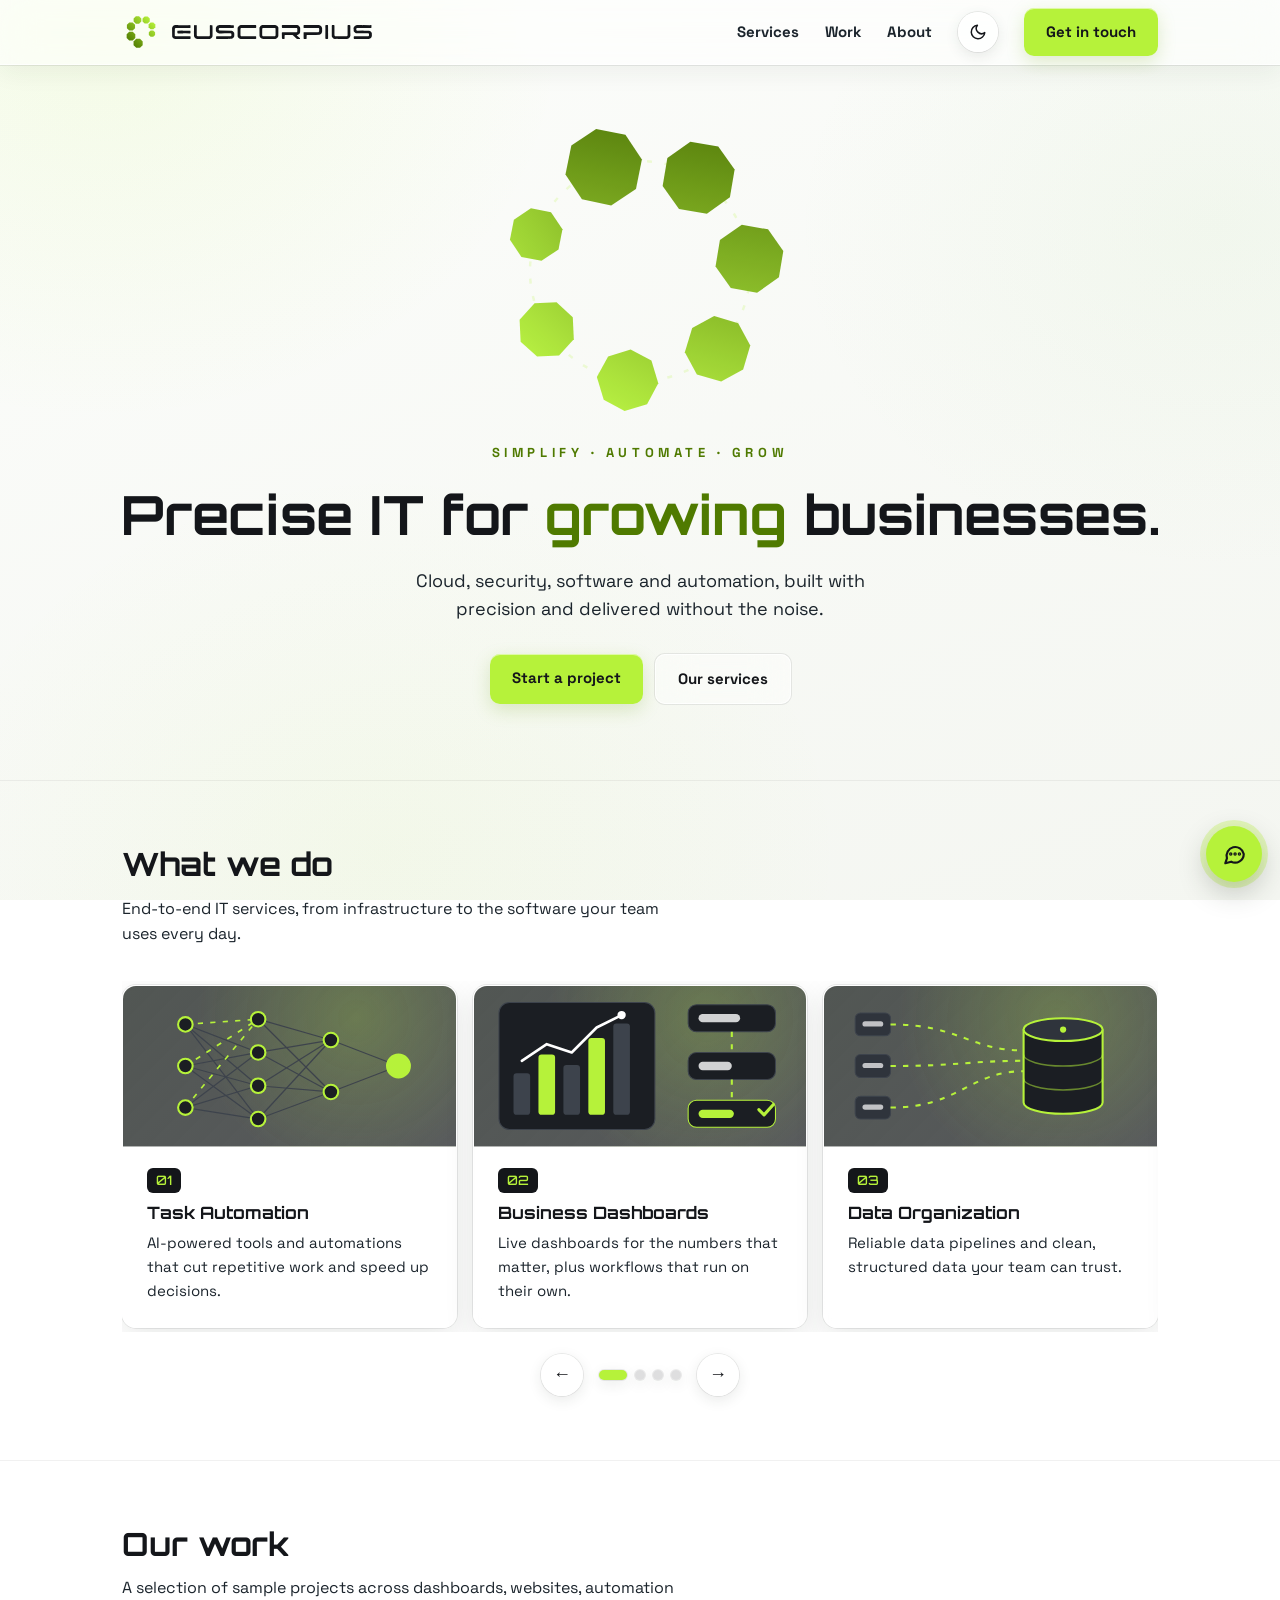
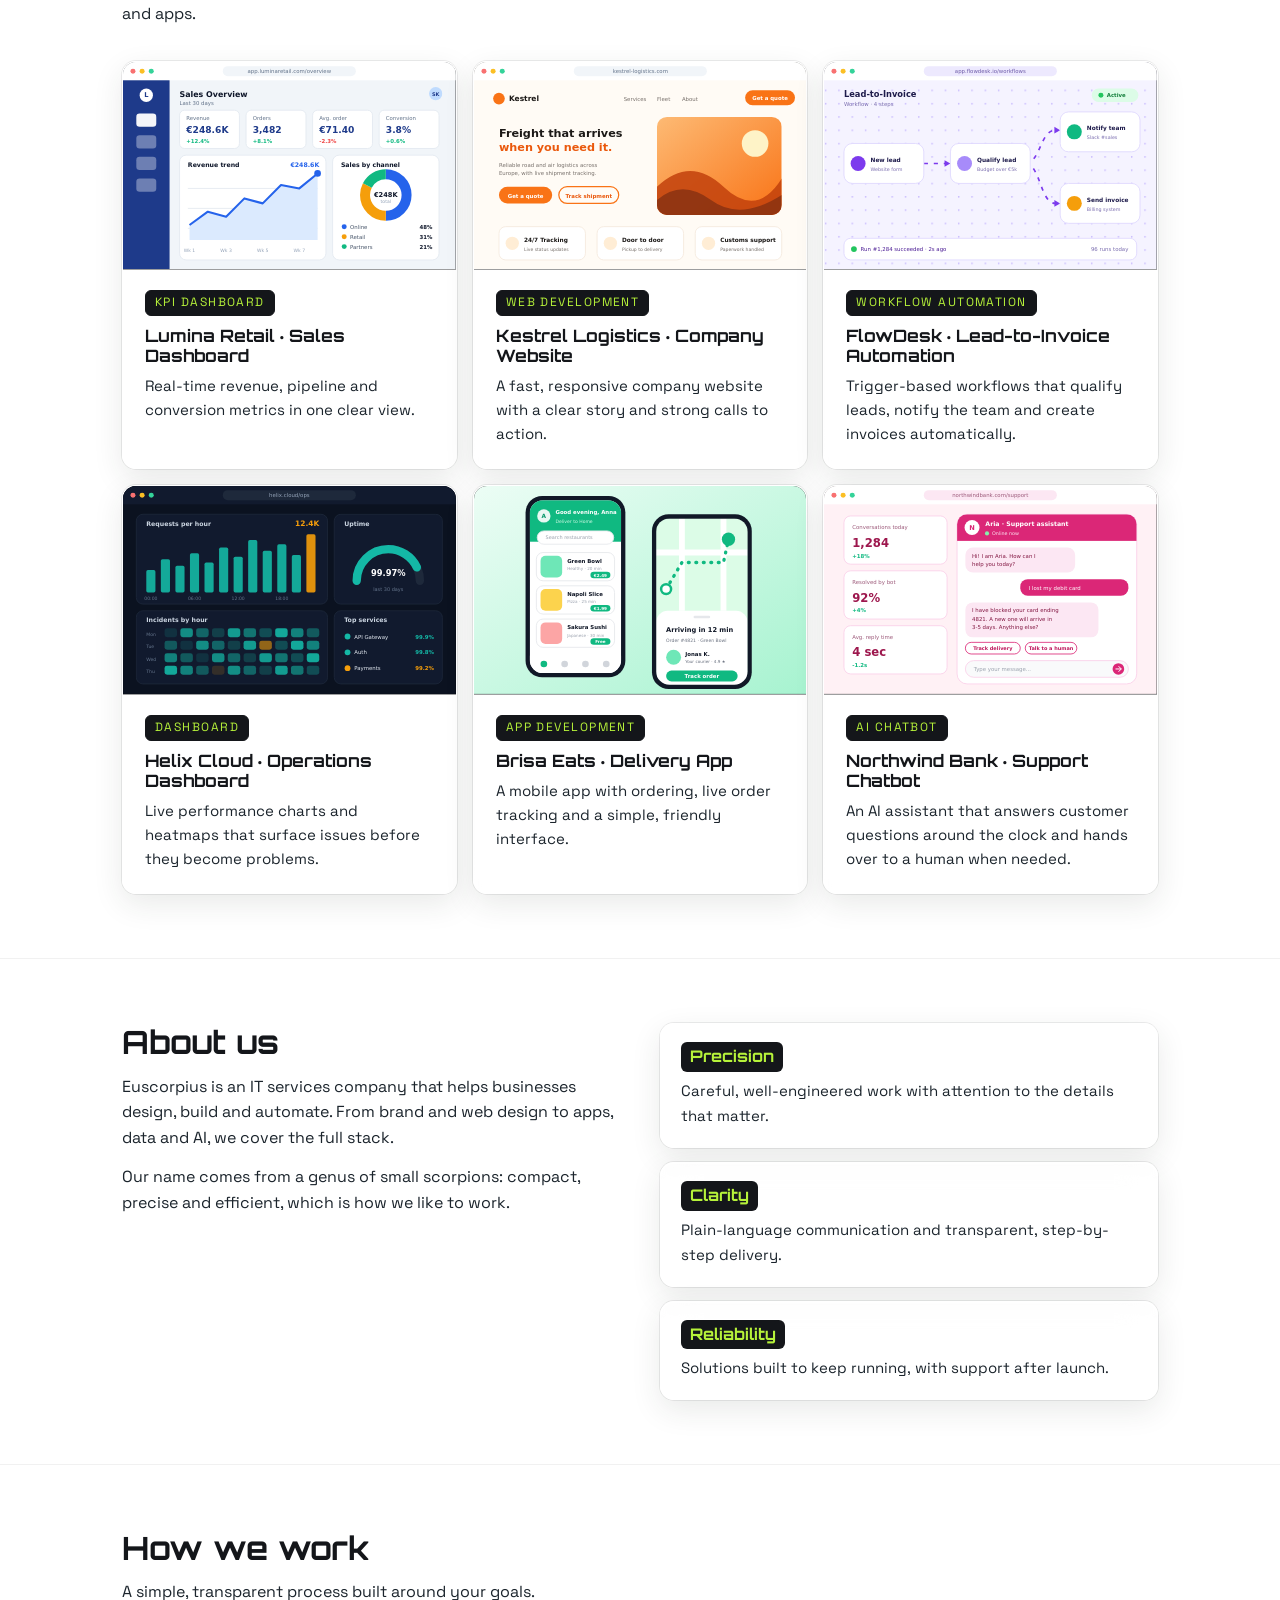
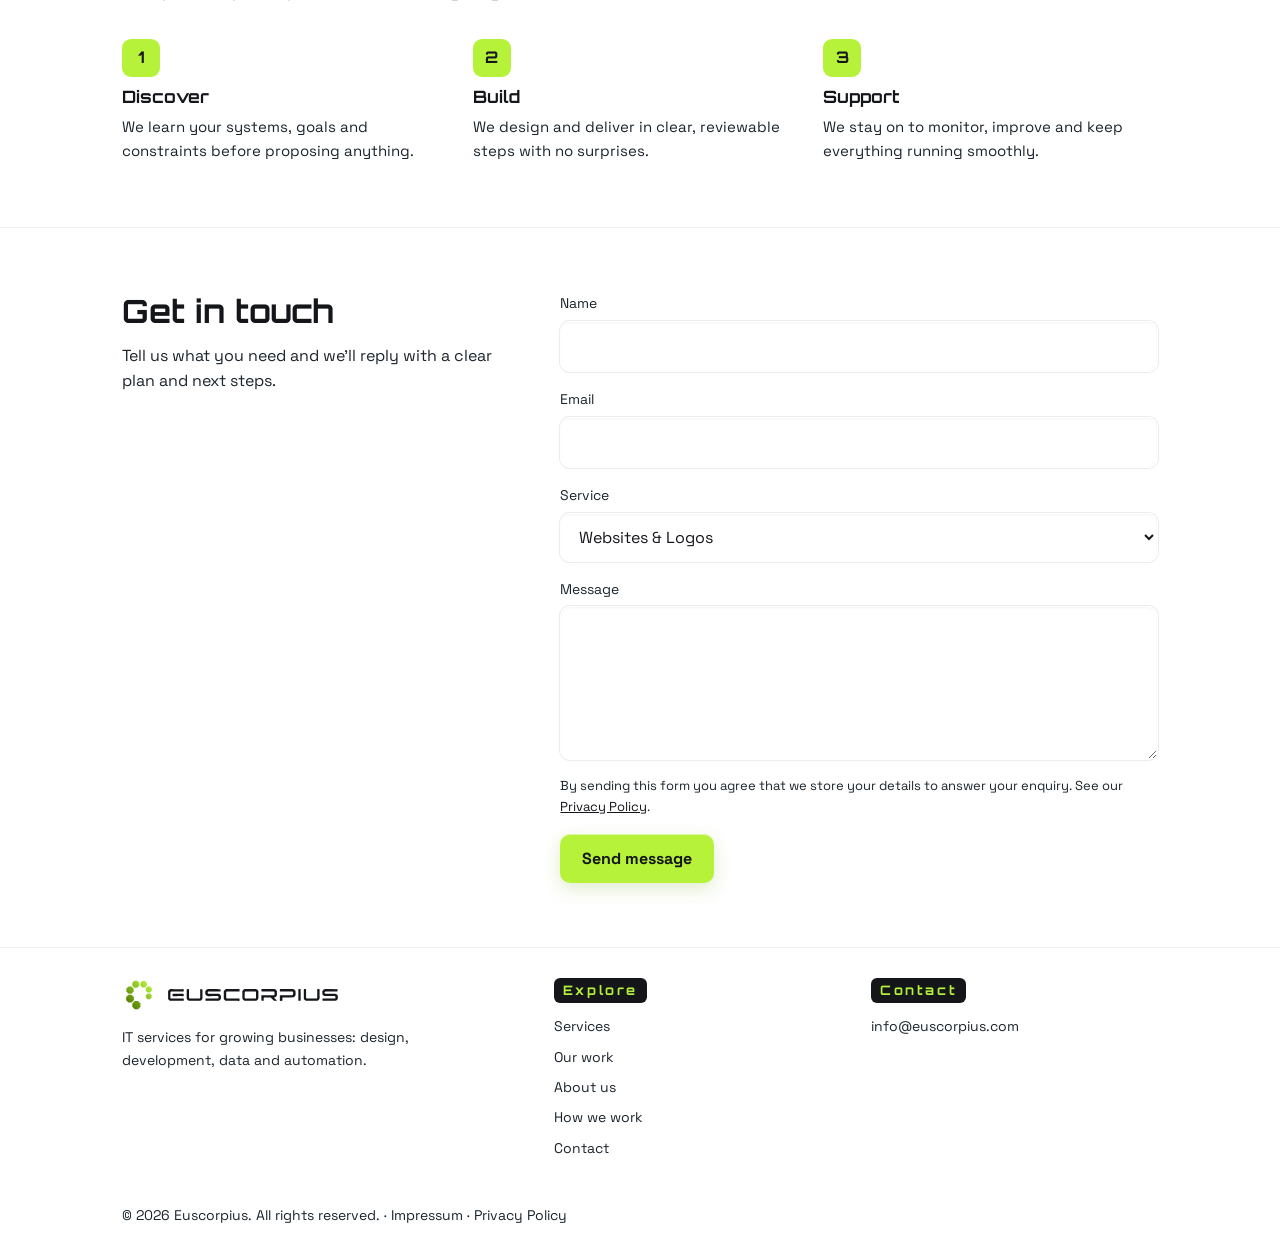
==== index.html @ 585eceee "Publish generated website as clean history Co-authored-by: Copilot <223556219+Copilot@users.noreply." ====
<!doctype html>
<html lang="en">
<head>
<meta charset="utf-8">
<meta name="viewport" content="width=device-width, initial-scale=1, viewport-fit=cover">
<meta name="color-scheme" content="dark light">
<script>(function(){var t;try{t=localStorage.getItem("eu-theme")}catch(e){}if(t!=="light"&&t!=="dark"){t=matchMedia("(prefers-color-scheme: light)").matches?"light":"dark"}document.documentElement.setAttribute("data-theme",t)})()</script>
<title>Euscorpius – IT Services</title>
<meta name="description" content="Euscorpius provides cloud, security, software and automation services.">
<link rel="stylesheet" href="css/00-fonts.css">
<link rel="stylesheet" href="css/01-theme.css">
<link rel="stylesheet" href="css/02-base.css">
<link rel="stylesheet" href="css/03-carousel.css">
<link rel="stylesheet" href="css/04-sections.css">
<link rel="stylesheet" href="css/05-media.css">
<link rel="stylesheet" href="css/06-work.css">
<link rel="stylesheet" href="css/07-hero.css">
<link rel="stylesheet" href="css/08-light-glass.css">
<link rel="stylesheet" href="css/09-chatbot.css">
<link rel="stylesheet" href="css/10-logo-ombre.css">
</head>
<body data-api="">
<svg width="0" height="0" style="position:absolute" aria-hidden="true" focusable="false"><defs><linearGradient id="eug1" x1="0" y1="1" x2="1" y2="0"><stop offset="0" stop-color="#507B01"/><stop offset="1" stop-color="#78A917"/></linearGradient><linearGradient id="eug2" x1="0" y1="1" x2="1" y2="0"><stop offset="0" stop-color="#517C01"/><stop offset="1" stop-color="#77A816"/></linearGradient><linearGradient id="eug3" x1="0" y1="1" x2="1" y2="0"><stop offset="0" stop-color="#67960E"/><stop offset="1" stop-color="#8ABF21"/></linearGradient><linearGradient id="eug4" x1="0" y1="1" x2="1" y2="0"><stop offset="0" stop-color="#84B81E"/><stop offset="1" stop-color="#A6DF31"/></linearGradient><linearGradient id="eug5" x1="0" y1="1" x2="1" y2="0"><stop offset="0" stop-color="#98CF29"/><stop offset="1" stop-color="#B6F23A"/></linearGradient><linearGradient id="eug6" x1="0" y1="1" x2="1" y2="0"><stop offset="0" stop-color="#99D02A"/><stop offset="1" stop-color="#B6F23A"/></linearGradient><linearGradient id="eug7" x1="0" y1="1" x2="1" y2="0"><stop offset="0" stop-color="#89BE21"/><stop offset="1" stop-color="#A4DE30"/></linearGradient></defs></svg>
<header><div class="wrap bar">
<a class="brand" href="#top" aria-label="Euscorpius home"><svg class="mk" width="38" viewBox="0 0 120 120" role="img" aria-label="Euscorpius hexagon chain tail"><polygon points="65.3,101.6 56.9,110.0 45.0,110.0 36.5,101.6 36.5,89.7 45.0,81.2 56.9,81.2 65.3,89.7" fill="#B6F23A"/><polygon points="42.0,78.7 34.0,86.7 22.7,86.7 14.7,78.7 14.7,67.4 22.7,59.4 34.0,59.4 42.0,67.4" fill="#B6F23A"/><polygon points="41.2,47.9 33.7,55.5 23.0,55.5 15.5,47.9 15.5,37.3 23.0,29.7 33.7,29.7 41.2,37.3" fill="#B6F23A"/><polygon points="61.0,27.2 53.8,34.3 43.8,34.3 36.7,27.2 36.7,17.1 43.8,10.0 53.8,10.0 61.0,17.1" fill="#B6F23A"/><polygon points="87.7,26.9 81.0,33.5 71.6,33.5 64.9,26.9 64.9,17.4 71.6,10.7 81.0,10.7 87.7,17.4" fill="#B6F23A"/><polygon points="105.3,44.9 99.0,51.2 90.2,51.2 84.0,44.9 84.0,36.1 90.2,29.9 99.0,29.9 105.3,36.1" fill="#B6F23A"/><polygon class="stg" points="104.5,69.1 98.7,74.9 90.5,74.9 84.7,69.1 84.7,60.9 90.5,55.1 98.7,55.1 104.5,60.9"/></svg><svg class="w" width="200" viewBox="0 0 1228.0 86.3" role="img" aria-label="EUSCORPIUS"><path fill-rule="evenodd" fill="currentColor" d="M32.3 41.0 32.7 49.7 34.0 51.3 37.3 51.7 68.0 51.7 68.3 51.3 81.3 51.3 81.7 51.0 110.7 51.7 112.0 51.0 113.3 47.7 113.0 37.7 112.3 35.7 110.7 34.7 103.7 34.7 103.3 35.0 65.3 34.7 65.0 34.3 36.7 34.7 33.7 36.0 32.7 38.3ZM135.7 2.7 134.7 5.3 135.0 8.3 134.7 10.0 134.7 37.0 134.3 37.3 134.7 66.0 135.7 70.7 137.3 75.0 139.7 77.0 141.7 79.7 143.7 80.7 146.0 83.0 153.7 85.7 231.3 85.3 238.3 83.0 243.7 78.3 244.3 76.7 247.0 73.7 248.0 71.3 248.7 66.7 248.7 12.0 248.3 11.7 248.3 4.3 246.7 1.3 246.0 1.0 240.3 1.3 235.3 0.7 234.3 1.0 233.0 2.3 232.0 4.7 232.3 63.0 230.3 67.3 227.7 69.0 226.0 69.3 157.3 69.0 155.0 68.0 153.0 66.0 151.7 63.3 151.7 4.3 150.7 2.0 149.0 0.7 146.3 1.0 138.0 0.7ZM1117.7 12.0 1116.0 15.7 1115.0 19.7 1115.0 23.7 1115.7 27.3 1115.7 33.7 1116.3 38.7 1117.0 40.7 1120.7 44.3 1122.7 45.3 1126.3 48.7 1130.3 50.3 1135.3 51.3 1183.0 51.3 1183.3 51.0 1206.3 51.3 1207.3 51.7 1209.3 54.0 1210.0 57.7 1210.0 62.7 1209.3 66.7 1208.0 68.3 1206.3 69.0 1178.7 69.0 1178.3 69.3 1123.7 69.0 1123.3 69.3 1119.0 69.3 1117.0 70.7 1116.3 73.0 1116.0 82.0 1117.7 84.7 1119.7 85.3 1130.3 85.3 1130.7 85.7 1207.7 85.3 1216.7 83.0 1221.0 79.7 1224.0 76.3 1227.3 69.3 1227.3 65.7 1227.7 65.3 1227.3 51.0 1226.7 48.7 1223.7 43.3 1218.3 38.3 1215.3 37.3 1210.3 34.7 1176.3 34.7 1176.0 34.3 1138.0 34.7 1134.7 33.3 1133.0 31.7 1131.7 27.7 1132.0 23.3 1133.0 21.0 1135.0 19.0 1138.3 17.7 1141.7 18.0 1143.3 17.7 1144.3 18.0 1223.0 18.0 1224.7 16.3 1225.0 8.0 1225.7 5.3 1224.3 2.0 1223.0 0.7 1218.3 0.7 1218.0 1.0 1171.7 0.7 1171.3 1.0 1168.0 1.0 1167.7 0.7 1135.0 0.3 1132.3 1.0 1125.0 4.3 1123.0 6.7 1122.0 7.0 1120.7 8.3 1119.7 10.3ZM982.3 1.7 981.3 4.3 981.3 68.7 981.7 71.0 982.7 73.0 984.7 75.3 986.3 78.3 991.0 82.3 994.3 84.0 1000.3 85.3 1017.0 85.0 1017.3 85.3 1075.0 85.7 1079.7 84.7 1084.0 83.0 1086.7 80.3 1088.0 79.7 1089.7 77.3 1092.3 75.0 1095.7 66.7 1095.7 51.0 1095.3 50.7 1095.3 21.0 1095.7 20.7 1095.3 6.3 1095.7 5.0 1094.7 2.7 1093.0 1.0 1090.7 0.3 1090.3 0.7 1084.7 0.7 1084.3 0.3 1081.0 0.7 1079.3 1.7 1078.3 4.0 1078.3 62.7 1077.3 66.7 1076.0 68.0 1073.0 69.0 1046.7 69.0 1046.3 69.3 1005.3 69.3 1002.0 68.7 1000.3 67.3 997.7 62.7 997.7 4.0 996.7 1.7 995.0 0.3 983.3 0.7ZM808.7 2.3 808.0 4.7 808.0 8.3 808.3 8.7 808.0 9.0 808.0 16.0 809.3 17.7 810.3 18.0 831.0 18.0 831.3 17.7 898.7 18.0 901.0 19.0 902.7 20.7 904.0 24.3 903.7 38.7 903.3 39.7 899.0 44.0 897.3 44.7 883.3 45.0 883.0 44.7 868.3 44.7 868.0 44.3 813.7 44.3 809.7 45.0 808.3 46.3 808.0 47.3 808.3 82.7 809.0 84.3 810.7 85.7 812.3 86.0 824.3 85.7 825.7 84.7 826.7 82.7 826.7 65.7 827.3 62.7 828.7 61.3 830.0 61.0 882.0 61.0 882.3 60.7 906.0 60.3 909.0 59.0 912.0 56.7 913.7 56.0 915.7 53.3 918.3 51.0 919.7 48.3 921.3 43.7 922.0 39.0 922.0 27.3 921.7 27.0 922.0 20.3 921.3 17.7 918.7 11.3 914.0 6.3 909.7 3.0 902.7 0.7 816.3 0.7 816.0 0.3 811.3 0.3 810.0 0.7ZM675.3 2.3 674.3 4.3 675.0 15.0 676.0 17.0 678.3 18.0 755.0 18.0 755.3 17.7 756.0 18.0 764.3 18.0 766.7 18.7 768.3 20.0 769.0 21.3 769.7 26.3 769.3 40.7 767.7 43.3 765.3 44.7 763.0 45.3 740.3 45.0 740.0 44.7 677.7 44.7 675.7 45.7 674.3 47.0 675.0 81.7 676.0 83.7 677.3 85.0 678.7 85.7 689.0 85.7 690.7 84.3 691.3 82.7 691.3 66.0 692.3 62.7 694.0 61.3 730.3 61.3 730.7 61.7 740.0 61.7 745.0 64.7 746.7 67.0 749.3 68.7 763.3 83.0 766.3 84.7 770.7 85.7 772.7 85.3 778.3 85.3 778.7 85.7 784.3 85.3 785.3 85.7 786.0 85.3 786.3 84.7 786.0 82.0 779.0 76.0 772.0 68.7 770.3 67.7 766.3 63.0 766.3 62.3 767.3 61.3 768.7 60.7 774.0 59.7 777.0 57.3 778.7 56.7 783.7 51.7 786.7 45.3 787.0 32.0 787.3 31.7 787.0 30.3 787.0 22.0 787.3 21.7 787.0 17.0 784.0 10.7 777.0 3.7 770.0 0.3 678.0 0.3ZM538.3 13.0 537.0 18.3 537.3 66.7 538.3 71.3 543.0 78.3 550.0 83.3 554.7 85.0 561.3 85.7 625.3 85.7 628.0 86.0 628.3 85.7 635.3 85.3 641.3 83.3 647.0 78.7 648.7 76.7 650.3 73.0 652.3 70.7 653.0 64.3 653.0 26.7 653.3 26.3 653.0 15.7 651.7 12.3 649.7 10.0 648.7 7.7 647.0 6.7 644.7 4.0 637.3 1.0 634.3 0.3 616.0 0.3 615.7 0.7 555.0 0.3 551.0 2.3 547.0 3.7 541.7 8.3 540.7 10.3ZM634.7 20.3 636.0 24.7 635.7 27.3 636.0 63.0 635.0 66.3 633.3 68.3 632.0 69.0 567.0 69.0 566.7 69.3 561.3 69.3 558.3 69.0 556.0 67.7 555.0 66.3 553.7 63.0 554.0 24.7 555.0 21.0 557.0 18.7 558.3 18.0 629.3 17.7 632.0 18.0 633.3 18.7ZM403.3 15.3 402.7 18.3 402.7 69.0 403.3 71.7 405.3 74.3 407.0 78.0 413.7 83.3 416.0 84.3 422.0 85.7 466.0 85.3 466.3 85.7 505.0 85.7 505.3 86.0 512.7 86.0 515.7 84.7 516.7 83.7 517.3 82.3 516.7 78.3 517.0 73.0 516.3 71.0 515.0 69.7 513.0 69.0 429.7 69.0 427.7 69.3 424.0 68.7 422.0 67.0 420.3 61.3 420.3 27.3 421.3 21.0 422.7 19.0 424.0 18.3 426.7 18.0 455.7 18.0 456.0 17.7 513.7 18.0 515.7 17.3 517.0 15.7 517.0 4.0 516.0 2.3 513.3 0.7 421.3 0.3 412.3 4.3 407.7 8.7 406.0 12.0ZM271.3 12.0 269.0 18.7 269.3 35.3 271.7 41.0 275.3 45.0 276.7 45.7 279.3 48.3 285.7 51.3 289.7 52.0 295.3 52.0 295.7 51.7 302.7 52.0 303.0 51.7 323.0 51.3 323.3 51.0 353.7 51.0 355.0 50.7 358.3 51.0 362.7 52.7 364.0 54.3 364.7 57.7 364.7 63.3 364.0 66.7 362.7 68.3 359.0 69.3 273.3 69.0 271.3 70.3 270.7 72.0 270.3 80.0 270.0 80.3 270.0 82.0 270.7 83.3 273.0 85.7 319.0 85.7 319.3 85.3 343.7 85.3 344.0 85.0 352.7 85.3 353.0 85.0 365.7 84.7 370.7 83.3 374.7 80.3 378.3 76.7 380.3 72.7 381.7 71.0 382.0 64.3 382.3 64.0 382.3 53.0 381.3 48.3 377.7 42.3 376.0 41.3 373.3 38.3 366.0 34.7 292.3 34.3 288.7 32.7 287.3 31.0 286.7 29.0 287.0 23.0 288.0 21.0 290.7 18.3 292.3 17.7 377.3 18.0 379.0 16.7 379.7 13.7 379.7 4.7 378.0 1.3 377.3 1.0 360.0 1.0 359.7 0.7 290.7 0.7 289.3 0.3 285.3 1.3 283.0 2.7 279.7 3.7 276.0 6.7ZM2.3 11.7 1.0 14.7 0.0 19.3 0.7 71.3 2.3 76.0 6.0 80.0 8.0 81.0 10.0 83.0 15.0 85.0 18.3 85.7 36.7 85.7 37.0 85.3 111.0 85.7 113.7 83.0 114.0 82.0 113.7 72.7 113.0 70.0 111.7 69.0 108.0 68.7 107.7 69.0 23.3 69.3 19.0 68.3 17.3 67.0 16.7 62.3 16.7 44.0 17.0 43.7 17.3 23.7 18.7 21.0 21.0 18.7 30.3 18.3 30.7 18.0 47.0 18.0 47.3 17.7 105.3 17.7 105.7 18.0 110.7 18.0 111.7 17.7 113.0 16.3 113.3 7.0 113.7 6.7 113.3 3.7 111.3 1.0 102.7 0.7 102.3 1.0 47.7 1.3 47.3 1.0 38.0 1.0 37.7 0.7 30.3 0.7 30.0 0.3 18.3 0.3 10.0 3.7 4.7 8.3 3.7 10.3ZM944.7 0.0 943.0 1.3 941.7 5.0 941.7 16.7 942.0 17.0 941.7 82.3 943.7 85.0 945.3 85.7 956.0 85.7 957.3 85.0 959.0 81.7 958.7 80.3 958.7 47.7 958.3 47.3 958.3 40.0 958.7 39.7 958.3 3.7 957.7 1.7 956.3 0.3Z"/></svg></a>
<nav><a class="l" href="#services">Services</a><a class="l" href="#work">Work</a><a class="l" href="#about">About</a><button type="button" class="tg" id="tg" aria-label="Switch to light mode" title="Switch theme"><svg class="sun" viewBox="0 0 24 24" fill="none" stroke="currentColor" stroke-width="2" stroke-linecap="round" aria-hidden="true"><circle cx="12" cy="12" r="4"/><path d="M12 2v2M12 20v2M4.9 4.9l1.4 1.4M17.7 17.7l1.4 1.4M2 12h2M20 12h2M4.9 19.1l1.4-1.4M17.7 6.3l1.4-1.4"/></svg><svg class="moon" viewBox="0 0 24 24" fill="none" stroke="currentColor" stroke-width="2" stroke-linecap="round" stroke-linejoin="round" aria-hidden="true"><path d="M21 12.8A9 9 0 1 1 11.2 3a7 7 0 0 0 9.8 9.8z"/></svg></button><a class="btn" href="#contact">Get in touch</a></nav>
</div></header>
<main id="top">
<div class="wrap hero"><svg id="hl" class="art" viewBox="0 0 120 120" role="img" aria-label="Euscorpius logo"><circle id="hr" cx="60" cy="60" r="44" fill="none" stroke="#B6F23A" stroke-opacity=".2" stroke-dasharray="2 5" style="opacity:0"/><polygon points="14.4,6.0 6.0,14.4 -5.9,14.4 -14.4,6.0 -14.4,-5.9 -5.9,-14.4 6.0,-14.4 14.4,-5.9" fill="#B6F23A" transform="translate(50.9 95.6)"/><polygon points="13.6,5.7 5.6,13.7 -5.7,13.7 -13.7,5.7 -13.7,-5.6 -5.7,-13.6 5.6,-13.6 13.6,-5.6" fill="#B6F23A" transform="translate(28.4 73.0)"/><polygon points="12.8,5.3 5.3,12.9 -5.4,12.9 -12.9,5.3 -12.9,-5.3 -5.4,-12.9 5.3,-12.9 12.8,-5.3" fill="#B6F23A" transform="translate(28.4 42.6)"/><polygon points="12.2,5.1 5.0,12.2 -5.0,12.2 -12.1,5.1 -12.1,-5.0 -5.0,-12.1 5.0,-12.1 12.2,-5.0" fill="#B6F23A" transform="translate(48.8 22.1)"/><polygon points="11.4,4.8 4.7,11.4 -4.7,11.4 -11.4,4.8 -11.4,-4.7 -4.7,-11.4 4.7,-11.4 11.4,-4.7" fill="#B6F23A" transform="translate(76.3 22.1)"/><polygon points="10.7,4.4 4.4,10.7 -4.4,10.7 -10.6,4.4 -10.6,-4.4 -4.4,-10.6 4.4,-10.6 10.7,-4.4" fill="#B6F23A" transform="translate(94.6 40.5)"/><polygon class="stg" points="9.9,4.1 4.1,9.9 -4.1,9.9 -9.9,4.1 -9.9,-4.1 -4.1,-9.9 4.1,-9.9 9.9,-4.1" transform="translate(94.6 65.0)"/></svg><div class="txt"><div class="eyebrow">SIMPLIFY · AUTOMATE · GROW</div>
<h1>Precise IT for <em>growing</em> businesses.</h1>
<p class="lead">Cloud, security, software and automation, built with precision and delivered without the noise.</p>
<div class="cta"><a class="btn" href="#contact">Start a project</a><a class="btn ghost" href="#services">Our services</a></div></div></div>
<section id="services"><div class="wrap"><h2>What we do</h2><p class="sub">End-to-end IT services, from infrastructure to the software your team uses every day.</p><div class="car"><div class="track" id="tr">
<article class="card"><div class="media"><svg viewBox="0 0 320 150" preserveAspectRatio="xMidYMid meet" role="img" aria-label="AI and automation"><line x1="60" y1="35" x2="130" y2="30" stroke="#B6F23A" stroke-width="1.6" class="flow"/><line x1="60" y1="35" x2="130" y2="62" stroke="#3D434C" stroke-width="1.2"/><line x1="60" y1="35" x2="130" y2="94" stroke="#3D434C" stroke-width="1.2"/><line x1="60" y1="35" x2="130" y2="126" stroke="#3D434C" stroke-width="1.2"/><line x1="60" y1="75" x2="130" y2="30" stroke="#B6F23A" stroke-width="1.6" class="flow"/><line x1="60" y1="75" x2="130" y2="62" stroke="#3D434C" stroke-width="1.2"/><line x1="60" y1="75" x2="130" y2="94" stroke="#3D434C" stroke-width="1.2"/><line x1="60" y1="75" x2="130" y2="126" stroke="#3D434C" stroke-width="1.2"/><line x1="60" y1="115" x2="130" y2="30" stroke="#B6F23A" stroke-width="1.6" class="flow"/><line x1="60" y1="115" x2="130" y2="62" stroke="#3D434C" stroke-width="1.2"/><line x1="60" y1="115" x2="130" y2="94" stroke="#3D434C" stroke-width="1.2"/><line x1="60" y1="115" x2="130" y2="126" stroke="#3D434C" stroke-width="1.2"/><line x1="130" y1="30" x2="200" y2="50" stroke="#3D434C" stroke-width="1.2"/><line x1="130" y1="30" x2="200" y2="100" stroke="#3D434C" stroke-width="1.2"/><line x1="130" y1="62" x2="200" y2="50" stroke="#3D434C" stroke-width="1.2"/><line x1="130" y1="62" x2="200" y2="100" stroke="#3D434C" stroke-width="1.2"/><line x1="130" y1="94" x2="200" y2="50" stroke="#3D434C" stroke-width="1.2"/><line x1="130" y1="94" x2="200" y2="100" stroke="#3D434C" stroke-width="1.2"/><line x1="130" y1="126" x2="200" y2="50" stroke="#3D434C" stroke-width="1.2"/><line x1="130" y1="126" x2="200" y2="100" stroke="#3D434C" stroke-width="1.2"/><line x1="200" y1="50" x2="265" y2="75" stroke="#3D434C" stroke-width="1.2"/><line x1="200" y1="100" x2="265" y2="75" stroke="#3D434C" stroke-width="1.2"/><circle cx="60" cy="35" r="7" fill="#1B1E23" stroke="#B6F23A" stroke-width="2" class="pulse"/><circle cx="60" cy="75" r="7" fill="#1B1E23" stroke="#B6F23A" stroke-width="2"/><circle cx="60" cy="115" r="7" fill="#1B1E23" stroke="#B6F23A" stroke-width="2"/><circle cx="130" cy="30" r="7" fill="#1B1E23" stroke="#B6F23A" stroke-width="2"/><circle cx="130" cy="62" r="7" fill="#1B1E23" stroke="#B6F23A" stroke-width="2"/><circle cx="130" cy="94" r="7" fill="#1B1E23" stroke="#B6F23A" stroke-width="2" class="pulse"/><circle cx="130" cy="126" r="7" fill="#1B1E23" stroke="#B6F23A" stroke-width="2"/><circle cx="200" cy="50" r="7" fill="#1B1E23" stroke="#B6F23A" stroke-width="2"/><circle cx="200" cy="100" r="7" fill="#1B1E23" stroke="#B6F23A" stroke-width="2" class="pulse"/><circle cx="265" cy="75" r="11" fill="#B6F23A" stroke="#B6F23A" stroke-width="2" class="pulse"/></svg></div><div class="cb"><span class="n">01</span><h3>Task Automation</h3><p>AI-powered tools and automations that cut repetitive work and speed up decisions.</p></div></article>
<article class="card"><div class="media"><svg viewBox="0 0 320 150" preserveAspectRatio="xMidYMid meet" role="img" aria-label="KPI dashboard and workflows"><rect x="24" y="14" width="150" height="122" rx="10" fill="#1B1E23" stroke="#3D434C"/><rect x="38" y="82" width="16" height="40" rx="3" fill="#3D434C"/><rect x="62" y="64" width="16" height="58" rx="3" fill="#B6F23A"/><rect x="86" y="74" width="16" height="48" rx="3" fill="#3D434C"/><rect x="110" y="48" width="16" height="74" rx="3" fill="#B6F23A"/><rect x="134" y="34" width="16" height="88" rx="3" fill="#3D434C"/><polyline points="46,70 70,54 94,62 118,38 142,26" fill="none" stroke="#fff" stroke-width="2.5" stroke-linecap="round" stroke-linejoin="round"/><circle cx="142" cy="26" r="4" fill="#fff" class="pulse"/><rect x="206" y="16" width="84" height="26" rx="8" fill="#1B1E23" stroke="#3D434C"/><rect x="216" y="25" width="40" height="8" rx="4" fill="#fff" opacity="0.8"/><rect x="206" y="62" width="84" height="26" rx="8" fill="#1B1E23" stroke="#3D434C"/><rect x="216" y="71" width="32" height="8" rx="4" fill="#fff" opacity="0.8"/><rect x="206" y="108" width="84" height="26" rx="8" fill="#1B1E23" stroke="#B6F23A"/><rect x="216" y="117" width="34" height="8" rx="4" fill="#B6F23A" opacity="1"/><line x1="248" y1="42" x2="248" y2="62" stroke="#B6F23A" stroke-width="2" class="flow"/><line x1="248" y1="88" x2="248" y2="108" stroke="#B6F23A" stroke-width="2" class="flow"/><path d="M274 117l5 5 9-10" fill="none" stroke="#B6F23A" stroke-width="3" stroke-linecap="round" stroke-linejoin="round"/></svg></div><div class="cb"><span class="n">02</span><h3>Business Dashboards</h3><p>Live dashboards for the numbers that matter, plus workflows that run on their own.</p></div></article>
<article class="card"><div class="media"><svg viewBox="0 0 320 150" preserveAspectRatio="xMidYMid meet" role="img" aria-label="Data engineering"><rect x="30" y="24" width="34" height="22" rx="5" fill="#2F343C" stroke="#3D434C"/><rect x="37" y="32" width="20" height="5" rx="2.5" fill="#fff" opacity=".7"/><path d="M64 35 C130 35 140 60 192 60" fill="none" stroke="#B6F23A" stroke-width="2" class="flow"/><rect x="30" y="64" width="34" height="22" rx="5" fill="#2F343C" stroke="#3D434C"/><rect x="37" y="72" width="20" height="5" rx="2.5" fill="#fff" opacity=".7"/><path d="M64 75 C130 75 140 70 192 70" fill="none" stroke="#B6F23A" stroke-width="2" class="flow"/><rect x="30" y="104" width="34" height="22" rx="5" fill="#2F343C" stroke="#3D434C"/><rect x="37" y="112" width="20" height="5" rx="2.5" fill="#fff" opacity=".7"/><path d="M64 115 C130 115 140 80 192 80" fill="none" stroke="#B6F23A" stroke-width="2" class="flow"/><path d="M192 40v70a38 11 0 0 0 76 0v-70" fill="#1B1E23" stroke="#B6F23A" stroke-width="2"/><ellipse cx="230" cy="40" rx="38" ry="11" fill="#2F343C" stroke="#B6F23A" stroke-width="2"/><path d="M192 64a38 11 0 0 0 76 0M192 87a38 11 0 0 0 76 0" fill="none" stroke="#B6F23A" stroke-width="1.5" opacity=".5"/><circle cx="230" cy="40" r="3" fill="#B6F23A" class="pulse"/></svg></div><div class="cb"><span class="n">03</span><h3>Data Organization</h3><p>Reliable data pipelines and clean, structured data your team can trust.</p></div></article>
<article class="card"><div class="media"><svg viewBox="0 0 320 150" preserveAspectRatio="xMidYMid meet" role="img" aria-label="Mobile app"><rect x="118" y="8" width="84" height="134" rx="14" fill="#1B1E23" stroke="#B6F23A" stroke-width="3"/><rect x="148" y="15" width="24" height="4" rx="2" fill="#3D434C"/><rect x="128" y="28" width="64" height="24" rx="6" fill="#2F343C"/><circle cx="141" cy="40" r="6" fill="#B6F23A"/><rect x="152" y="34" width="34" height="4" rx="2" fill="#fff"/><rect x="152" y="43" width="24" height="4" rx="2" fill="#3D434C"/><rect x="128" y="58" width="64" height="24" rx="6" fill="#2F343C"/><rect x="128" y="88" width="30" height="30" rx="6" fill="#B6F23A"/><rect x="162" y="88" width="30" height="30" rx="6" fill="#3D434C"/><rect x="148" y="128" width="24" height="3" rx="1.5" fill="#fff"/><circle cx="78" cy="52" r="12" fill="#B6F23A" opacity=".25" class="pulse"/><rect x="232" y="92" width="24" height="24" rx="6" fill="#B6F23A" opacity=".3" class="pulse"/><circle cx="262" cy="38" r="5" fill="#fff" opacity=".6"/></svg></div><div class="cb"><span class="n">04</span><h3>Mobile Apps</h3><p>Mobile apps for iOS and Android, from first prototype to release.</p></div></article>
<article class="card"><div class="media"><svg viewBox="0 0 320 150" preserveAspectRatio="xMidYMid meet" role="img" aria-label="Web and logo design"><rect x="70" y="14" width="180" height="122" rx="10" fill="#1B1E23" stroke="#3D434C"/><circle cx="82" cy="25" r="3" fill="#B6F23A"/><circle cx="93" cy="25" r="3" fill="#fff" opacity=".7"/><circle cx="104" cy="25" r="3" fill="#3D434C"/><polygon points="149.1,93.0 130.0,104.0 110.9,93.0 110.9,71.0 130.0,60.0 149.1,71.0" fill="#B6F23A"/><rect x="172" y="62" width="60" height="8" rx="4" fill="#fff" opacity=".85"/><rect x="172" y="78" width="44" height="6" rx="3" fill="#3D434C"/><rect x="172" y="92" width="52" height="6" rx="3" fill="#3D434C"/><rect x="172" y="108" width="38" height="14" rx="7" fill="#B6F23A"/><circle cx="40" cy="50" r="9" fill="#B6F23A"/><circle cx="40" cy="76" r="9" fill="#fff"/><circle cx="40" cy="102" r="9" fill="#3D434C" class="pulse"/><circle cx="282" cy="40" r="6" fill="#B6F23A" opacity=".5" class="pulse"/></svg></div><div class="cb"><span class="n">05</span><h3>Websites &amp; Logos</h3><p>Brand identities, logos and modern websites that make your business look as sharp as it works.</p></div></article>
<article class="card"><div class="media"><svg viewBox="0 0 320 150" preserveAspectRatio="xMidYMid meet" role="img" aria-label="Web application"><rect x="50" y="14" width="220" height="122" rx="10" fill="#1B1E23" stroke="#3D434C"/><circle cx="62" cy="25" r="3" fill="#B6F23A"/><circle cx="73" cy="25" r="3" fill="#fff" opacity=".7"/><circle cx="84" cy="25" r="3" fill="#3D434C"/><rect x="60" y="38" width="30" height="88" rx="6" fill="#2F343C"/><polyline points="116,62 102,78 116,94" fill="none" stroke="#B6F23A" stroke-width="5" stroke-linecap="round" stroke-linejoin="round"/><polyline points="152,62 166,78 152,94" fill="none" stroke="#B6F23A" stroke-width="5" stroke-linecap="round" stroke-linejoin="round"/><line x1="140" y1="58" x2="128" y2="98" stroke="#fff" stroke-width="4" stroke-linecap="round"/><rect x="190" y="92" width="14" height="26" rx="3" fill="#3D434C"/><rect x="210" y="76" width="14" height="42" rx="3" fill="#B6F23A"/><rect x="230" y="62" width="14" height="56" rx="3" fill="#3D434C"/><rect x="250" y="84" width="10" height="34" rx="3" fill="#B6F23A" class="pulse"/></svg></div><div class="cb"><span class="n">06</span><h3>Custom Software</h3><p>Custom web applications and portals built to be fast, secure and easy to maintain.</p></div></article>
</div></div><div class="ctl"><button type="button" id="pv" aria-label="Previous">&#8592;</button><div id="dots"></div><button type="button" id="nx" aria-label="Next">&#8594;</button></div></div></section>
<section id="work"><div class="wrap"><h2>Our work</h2><p class="sub">A selection of sample projects across dashboards, websites, automation and apps.</p><div class="wgrid">
<article class="proj"><div class="shot"><svg viewBox="0 0 400 250" font-family="Inter,system-ui,-apple-system,'Segoe UI',sans-serif" role="img" aria-label="Sales dashboard mockup for Lumina Retail"><rect x="0" y="0" width="400" height="250" rx="0" fill="#F1F5F9"/><rect x="0" y="0" width="400" height="22" rx="0" fill="#fff"/><circle cx="12" cy="11" r="3" fill="#F87171"/><circle cx="23" cy="11" r="3" fill="#FBBF24"/><circle cx="34" cy="11" r="3" fill="#34D399"/><rect x="120" y="5" width="160" height="12" rx="6" fill="#F1F5F9"/><text x="200" y="13.5" font-size="6.5" fill="#64748B" font-weight="400" text-anchor="middle">app.luminaretail.com/overview</text><rect x="0" y="22" width="56" height="228" rx="0" fill="#1E3A8A"/><circle cx="28" cy="40" r="8" fill="#fff"/><text x="28" y="42.5" font-size="8" fill="#1E3A8A" font-weight="700" text-anchor="middle">L</text><rect x="16" y="62" width="24" height="16" rx="4" fill="#fff" opacity="0.95"/><rect x="16" y="88" width="24" height="16" rx="4" fill="#fff" opacity="0.35"/><rect x="16" y="114" width="24" height="16" rx="4" fill="#fff" opacity="0.35"/><rect x="16" y="140" width="24" height="16" rx="4" fill="#fff" opacity="0.35"/><text x="68" y="42" font-size="9.5" fill="#0F172A" font-weight="700" text-anchor="start">Sales Overview</text><text x="68" y="52" font-size="6.5" fill="#64748B" font-weight="400" text-anchor="start">Last 30 days</text><circle cx="376" cy="38" r="8" fill="#BFDBFE"/><text x="376" y="40.3" font-size="6" fill="#1E3A8A" font-weight="700" text-anchor="middle">SK</text><rect x="68" y="58" width="72" height="46" rx="6" fill="#fff" stroke="#E2E8F0"/><text x="76" y="70" font-size="6.5" fill="#64748B" font-weight="400" text-anchor="start">Revenue</text><text x="76" y="85" font-size="11" fill="#1E3A8A" font-weight="700" text-anchor="start">€248.6K</text><text x="76" y="97" font-size="6.5" fill="#10B981" font-weight="700" text-anchor="start">+12.4%</text><rect x="148" y="58" width="72" height="46" rx="6" fill="#fff" stroke="#E2E8F0"/><text x="156" y="70" font-size="6.5" fill="#64748B" font-weight="400" text-anchor="start">Orders</text><text x="156" y="85" font-size="11" fill="#1E3A8A" font-weight="700" text-anchor="start">3,482</text><text x="156" y="97" font-size="6.5" fill="#10B981" font-weight="700" text-anchor="start">+8.1%</text><rect x="228" y="58" width="72" height="46" rx="6" fill="#fff" stroke="#E2E8F0"/><text x="236" y="70" font-size="6.5" fill="#64748B" font-weight="400" text-anchor="start">Avg. order</text><text x="236" y="85" font-size="11" fill="#1E3A8A" font-weight="700" text-anchor="start">€71.40</text><text x="236" y="97" font-size="6.5" fill="#EF4444" font-weight="700" text-anchor="start">-2.3%</text><rect x="308" y="58" width="72" height="46" rx="6" fill="#fff" stroke="#E2E8F0"/><text x="316" y="70" font-size="6.5" fill="#64748B" font-weight="400" text-anchor="start">Conversion</text><text x="316" y="85" font-size="11" fill="#1E3A8A" font-weight="700" text-anchor="start">3.8%</text><text x="316" y="97" font-size="6.5" fill="#10B981" font-weight="700" text-anchor="start">+0.6%</text><rect x="68" y="112" width="176" height="126" rx="8" fill="#fff" stroke="#E2E8F0"/><text x="78" y="126" font-size="7.5" fill="#0F172A" font-weight="700" text-anchor="start">Revenue trend</text><text x="236" y="126" font-size="7.5" fill="#2563EB" font-weight="700" text-anchor="end">€248.6K</text><line x1="78" y1="152" x2="234" y2="152" stroke="#E2E8F0"/><line x1="78" y1="176" x2="234" y2="176" stroke="#E2E8F0"/><line x1="78" y1="200" x2="234" y2="200" stroke="#E2E8F0"/><path d="M80 196 L102 180 L124 186 L146 164 L168 170 L190 148 L212 152 L234 134 L234 214 L80 214Z" fill="#DBEAFE"/><polyline fill="none" stroke="#2563EB" stroke-width="2.5" stroke-linejoin="round" points="80,196 102,180 124,186 146,164 168,170 190,148 212,152 234,134"/><circle cx="234" cy="134" r="4" fill="#2563EB"/><text x="80" y="229" font-size="5.5" fill="#94A3B8" font-weight="400" text-anchor="middle">Wk 1</text><text x="124" y="229" font-size="5.5" fill="#94A3B8" font-weight="400" text-anchor="middle">Wk 3</text><text x="168" y="229" font-size="5.5" fill="#94A3B8" font-weight="400" text-anchor="middle">Wk 5</text><text x="212" y="229" font-size="5.5" fill="#94A3B8" font-weight="400" text-anchor="middle">Wk 7</text><rect x="252" y="112" width="128" height="126" rx="8" fill="#fff" stroke="#E2E8F0"/><text x="262" y="126" font-size="7.5" fill="#0F172A" font-weight="700" text-anchor="start">Sales by channel</text><circle cx="316" cy="160" r="25" fill="none" stroke="#2563EB" stroke-width="12" stroke-dasharray="78 157" stroke-dashoffset="0" transform="rotate(-90 316 160)"/><circle cx="316" cy="160" r="25" fill="none" stroke="#F59E0B" stroke-width="12" stroke-dasharray="51 157" stroke-dashoffset="-78" transform="rotate(-90 316 160)"/><circle cx="316" cy="160" r="25" fill="none" stroke="#10B981" stroke-width="12" stroke-dasharray="34 157" stroke-dashoffset="-129" transform="rotate(-90 316 160)"/><text x="316" y="162" font-size="8" fill="#0F172A" font-weight="700" text-anchor="middle">€248K</text><text x="316" y="170" font-size="5.5" fill="#94A3B8" font-weight="400" text-anchor="middle">total</text><circle cx="266" cy="198" r="3" fill="#2563EB"/><text x="273" y="200.5" font-size="6.5" fill="#475569" font-weight="400" text-anchor="start">Online</text><text x="372" y="200.5" font-size="6.5" fill="#0F172A" font-weight="700" text-anchor="end">48%</text><circle cx="266" cy="210" r="3" fill="#F59E0B"/><text x="273" y="212.5" font-size="6.5" fill="#475569" font-weight="400" text-anchor="start">Retail</text><text x="372" y="212.5" font-size="6.5" fill="#0F172A" font-weight="700" text-anchor="end">31%</text><circle cx="266" cy="222" r="3" fill="#10B981"/><text x="273" y="224.5" font-size="6.5" fill="#475569" font-weight="400" text-anchor="start">Partners</text><text x="372" y="224.5" font-size="6.5" fill="#0F172A" font-weight="700" text-anchor="end">21%</text></svg></div><div class="pb"><span class="tag">KPI Dashboard</span><h3>Lumina Retail · Sales Dashboard</h3><p>Real-time revenue, pipeline and conversion metrics in one clear view.</p></div></article>
<article class="proj"><div class="shot"><svg viewBox="0 0 400 250" font-family="Inter,system-ui,-apple-system,'Segoe UI',sans-serif" role="img" aria-label="Website mockup for Kestrel Logistics"><defs><linearGradient id="g2" x1="0" y1="0" x2="1" y2="1"><stop offset="0" stop-color="#FDBA74"/><stop offset="1" stop-color="#F97316"/></linearGradient><clipPath id="c2"><rect x="220" y="66" width="150" height="118" rx="12"/></clipPath></defs><rect x="0" y="0" width="400" height="250" rx="0" fill="#FFFBF5"/><rect x="0" y="0" width="400" height="22" rx="0" fill="#fff"/><circle cx="12" cy="11" r="3" fill="#F87171"/><circle cx="23" cy="11" r="3" fill="#FBBF24"/><circle cx="34" cy="11" r="3" fill="#34D399"/><rect x="120" y="5" width="160" height="12" rx="6" fill="#F1F5F9"/><text x="200" y="13.5" font-size="6.5" fill="#64748B" font-weight="400" text-anchor="middle">kestrel-logistics.com</text><circle cx="30" cy="44" r="7" fill="#F97316"/><text x="42" y="47" font-size="9" fill="#1C1917" font-weight="700" text-anchor="start">Kestrel</text><text x="180" y="46.5" font-size="6.5" fill="#78716C" font-weight="400" text-anchor="start">Services</text><text x="220" y="46.5" font-size="6.5" fill="#78716C" font-weight="400" text-anchor="start">Fleet</text><text x="250" y="46.5" font-size="6.5" fill="#78716C" font-weight="400" text-anchor="start">About</text><rect x="326" y="34" width="60" height="18" rx="9" fill="#F97316"/><text x="356" y="46" font-size="6.5" fill="#fff" font-weight="700" text-anchor="middle">Get a quote</text><text x="30" y="90" font-size="13.5" fill="#1C1917" font-weight="700" text-anchor="start">Freight that arrives</text><text x="30" y="107" font-size="13.5" fill="#EA580C" font-weight="700" text-anchor="start">when you need it.</text><text x="30" y="126" font-size="6.5" fill="#78716C" font-weight="400" text-anchor="start">Reliable road and air logistics across</text><text x="30" y="136" font-size="6.5" fill="#78716C" font-weight="400" text-anchor="start">Europe, with live shipment tracking.</text><rect x="30" y="150" width="64" height="20" rx="10" fill="#F97316"/><text x="62" y="163" font-size="6.5" fill="#fff" font-weight="700" text-anchor="middle">Get a quote</text><rect x="102" y="150" width="72" height="20" rx="10" fill="none" stroke="#F97316" stroke-width="1.5"/><text x="138" y="163" font-size="6.5" fill="#EA580C" font-weight="700" text-anchor="middle">Track shipment</text><g clip-path="url(#c2)"><rect x="220" y="66" width="150" height="118" fill="url(#g2)"/><circle cx="338" cy="98" r="16" fill="#FEF3C7"/><path d="M220 184V150Q260 112 300 150T370 140V184Z" fill="#C2410C" opacity=".85"/><path d="M220 184V166Q250 140 285 166T370 160V184Z" fill="#7C2D12" opacity=".7"/></g><rect x="30" y="198" width="104" height="40" rx="8" fill="#fff" stroke="#F5E9DC"/><circle cx="46" cy="218" r="8" fill="#FFEDD5"/><text x="60" y="216" font-size="7" fill="#1C1917" font-weight="700" text-anchor="start">24/7 Tracking</text><text x="60" y="227" font-size="5.5" fill="#78716C" font-weight="400" text-anchor="start">Live status updates</text><rect x="148" y="198" width="104" height="40" rx="8" fill="#fff" stroke="#F5E9DC"/><circle cx="164" cy="218" r="8" fill="#FFEDD5"/><text x="178" y="216" font-size="7" fill="#1C1917" font-weight="700" text-anchor="start">Door to door</text><text x="178" y="227" font-size="5.5" fill="#78716C" font-weight="400" text-anchor="start">Pickup to delivery</text><rect x="266" y="198" width="104" height="40" rx="8" fill="#fff" stroke="#F5E9DC"/><circle cx="282" cy="218" r="8" fill="#FFEDD5"/><text x="296" y="216" font-size="7" fill="#1C1917" font-weight="700" text-anchor="start">Customs support</text><text x="296" y="227" font-size="5.5" fill="#78716C" font-weight="400" text-anchor="start">Paperwork handled</text></svg></div><div class="pb"><span class="tag">Web Development</span><h3>Kestrel Logistics · Company Website</h3><p>A fast, responsive company website with a clear story and strong calls to action.</p></div></article>
<article class="proj"><div class="shot"><svg viewBox="0 0 400 250" font-family="Inter,system-ui,-apple-system,'Segoe UI',sans-serif" role="img" aria-label="Workflow automation mockup for FlowDesk"><defs><pattern id="p3" width="16" height="16" patternUnits="userSpaceOnUse"><circle cx="2" cy="2" r="1" fill="#C4B5FD"/></pattern></defs><rect x="0" y="0" width="400" height="250" rx="0" fill="#F5F3FF"/><rect x="0" y="22" width="400" height="228" rx="0" fill="url(#p3)"/><rect x="0" y="0" width="400" height="22" rx="0" fill="#fff"/><circle cx="12" cy="11" r="3" fill="#F87171"/><circle cx="23" cy="11" r="3" fill="#FBBF24"/><circle cx="34" cy="11" r="3" fill="#34D399"/><rect x="120" y="5" width="160" height="12" rx="6" fill="#EDE9FE"/><text x="200" y="13.5" font-size="6.5" fill="#6D5BA8" font-weight="400" text-anchor="middle">app.flowdesk.io/workflows</text><text x="24" y="42" font-size="10" fill="#1E1B4B" font-weight="700" text-anchor="start">Lead-to-Invoice</text><text x="24" y="53" font-size="6.5" fill="#7C6FB0" font-weight="400" text-anchor="start">Workflow · 4 steps</text><rect x="322" y="32" width="56" height="16" rx="8" fill="#DCFCE7"/><circle cx="333" cy="40" r="3" fill="#22C55E"/><text x="340" y="42.5" font-size="6.5" fill="#15803D" font-weight="700" text-anchor="start">Active</text><g fill="none" stroke="#7C3AED" stroke-width="2" class="flow"><path d="M120 122H146"/><path d="M242 122C260 122 260 82 278 82"/><path d="M242 122C260 122 260 170 278 170"/></g><polygon points="152,122 145,118 145,126" fill="#7C3AED"/><polygon points="284,82 277,78 277,86" fill="#7C3AED"/><polygon points="284,170 277,166 277,174" fill="#7C3AED"/><rect x="24" y="98" width="96" height="48" rx="10" fill="#fff" stroke="#DDD6FE"/><circle cx="41" cy="122" r="9" fill="#7C3AED"/><text x="56" y="120" font-size="7" fill="#1E1B4B" font-weight="700" text-anchor="start">New lead</text><text x="56" y="131" font-size="5.8" fill="#7C6FB0" font-weight="400" text-anchor="start">Website form</text><rect x="152" y="98" width="96" height="48" rx="10" fill="#fff" stroke="#DDD6FE"/><circle cx="169" cy="122" r="9" fill="#A78BFA"/><text x="184" y="120" font-size="7" fill="#1E1B4B" font-weight="700" text-anchor="start">Qualify lead</text><text x="184" y="131" font-size="5.8" fill="#7C6FB0" font-weight="400" text-anchor="start">Budget over €5k</text><rect x="284" y="60" width="96" height="48" rx="10" fill="#fff" stroke="#DDD6FE"/><circle cx="301" cy="84" r="9" fill="#10B981"/><text x="316" y="82" font-size="7" fill="#1E1B4B" font-weight="700" text-anchor="start">Notify team</text><text x="316" y="93" font-size="5.8" fill="#7C6FB0" font-weight="400" text-anchor="start">Slack #sales</text><rect x="284" y="146" width="96" height="48" rx="10" fill="#fff" stroke="#DDD6FE"/><circle cx="301" cy="170" r="9" fill="#F59E0B"/><text x="316" y="168" font-size="7" fill="#1E1B4B" font-weight="700" text-anchor="start">Send invoice</text><text x="316" y="179" font-size="5.8" fill="#7C6FB0" font-weight="400" text-anchor="start">Billing system</text><rect x="24" y="212" width="352" height="26" rx="8" fill="#fff" stroke="#DDD6FE"/><circle cx="36" cy="225" r="3.5" fill="#22C55E"/><text x="44" y="227.5" font-size="6.5" fill="#4C1D95" font-weight="400" text-anchor="start">Run #1,284 succeeded · 2s ago</text><text x="366" y="227.5" font-size="6.5" fill="#7C6FB0" font-weight="400" text-anchor="end">96 runs today</text></svg></div><div class="pb"><span class="tag">Workflow Automation</span><h3>FlowDesk · Lead-to-Invoice Automation</h3><p>Trigger-based workflows that qualify leads, notify the team and create invoices automatically.</p></div></article>
<article class="proj"><div class="shot"><svg viewBox="0 0 400 250" font-family="Inter,system-ui,-apple-system,'Segoe UI',sans-serif" role="img" aria-label="Operations dashboard mockup for Helix Cloud"><rect x="0" y="0" width="400" height="250" rx="0" fill="#0B1220"/><rect x="0" y="0" width="400" height="22" rx="0" fill="#111A2E"/><circle cx="12" cy="11" r="3" fill="#F87171"/><circle cx="23" cy="11" r="3" fill="#FBBF24"/><circle cx="34" cy="11" r="3" fill="#34D399"/><rect x="120" y="5" width="160" height="12" rx="6" fill="#1E293B"/><text x="200" y="13.5" font-size="6.5" fill="#94A3B8" font-weight="400" text-anchor="middle">helix.cloud/ops</text><rect x="16" y="34" width="230" height="108" rx="8" fill="#111A2E" stroke="#1E293B"/><text x="28" y="48" font-size="7.5" fill="#CBD5E1" font-weight="600" text-anchor="start">Requests per hour</text><text x="236" y="48" font-size="9" fill="#F59E0B" font-weight="700" text-anchor="end">12.4K</text><rect x="28.0" y="101" width="11" height="27" rx="2" fill="#14B8A6" opacity=".9"/><rect x="45.5" y="88" width="11" height="40" rx="2" fill="#14B8A6" opacity=".9"/><rect x="63.0" y="96" width="11" height="32" rx="2" fill="#14B8A6" opacity=".9"/><rect x="80.5" y="81" width="11" height="47" rx="2" fill="#14B8A6" opacity=".9"/><rect x="98.0" y="92" width="11" height="36" rx="2" fill="#14B8A6" opacity=".9"/><rect x="115.5" y="74" width="11" height="54" rx="2" fill="#14B8A6" opacity=".9"/><rect x="133.0" y="85" width="11" height="43" rx="2" fill="#14B8A6" opacity=".9"/><rect x="150.5" y="65" width="11" height="63" rx="2" fill="#14B8A6" opacity=".9"/><rect x="168.0" y="78" width="11" height="50" rx="2" fill="#14B8A6" opacity=".9"/><rect x="185.5" y="70" width="11" height="58" rx="2" fill="#14B8A6" opacity=".9"/><rect x="203.0" y="83" width="11" height="45" rx="2" fill="#14B8A6" opacity=".9"/><rect x="220.5" y="58" width="11" height="70" rx="2" fill="#F59E0B" opacity=".9"/><text x="33.5" y="137" font-size="5.5" fill="#64748B" font-weight="400" text-anchor="middle">00:00</text><text x="86.0" y="137" font-size="5.5" fill="#64748B" font-weight="400" text-anchor="middle">06:00</text><text x="138.5" y="137" font-size="5.5" fill="#64748B" font-weight="400" text-anchor="middle">12:00</text><text x="191.0" y="137" font-size="5.5" fill="#64748B" font-weight="400" text-anchor="middle">18:00</text><rect x="254" y="34" width="130" height="108" rx="8" fill="#111A2E" stroke="#1E293B"/><text x="266" y="48" font-size="7.5" fill="#CBD5E1" font-weight="600" text-anchor="start">Uptime</text><path d="M281 114A38 38 0 0 1 357 114" fill="none" stroke="#1E293B" stroke-width="10" stroke-linecap="round"/><path d="M281 114A38 38 0 0 1 357 114" fill="none" stroke="#14B8A6" stroke-width="10" stroke-linecap="round" pathLength="100" stroke-dasharray="86 100"/><text x="319" y="108" font-size="10" fill="#fff" font-weight="700" text-anchor="middle">99.97%</text><text x="319" y="126" font-size="6" fill="#64748B" font-weight="400" text-anchor="middle">last 30 days</text><rect x="16" y="150" width="230" height="88" rx="8" fill="#111A2E" stroke="#1E293B"/><text x="28" y="163" font-size="7.5" fill="#CBD5E1" font-weight="600" text-anchor="start">Incidents by hour</text><text x="28" y="180" font-size="5.5" fill="#64748B" font-weight="400" text-anchor="start">Mon</text><rect x="50" y="171" width="15" height="11" rx="3" fill="#14B8A6" opacity="0.15"/><rect x="69" y="171" width="15" height="11" rx="3" fill="#14B8A6" opacity="0.73"/><rect x="88" y="171" width="15" height="11" rx="3" fill="#14B8A6" opacity="0.48"/><rect x="107" y="171" width="15" height="11" rx="3" fill="#14B8A6" opacity="0.23"/><rect x="126" y="171" width="15" height="11" rx="3" fill="#14B8A6" opacity="0.82"/><rect x="145" y="171" width="15" height="11" rx="3" fill="#14B8A6" opacity="0.57"/><rect x="164" y="171" width="15" height="11" rx="3" fill="#14B8A6" opacity="0.32"/><rect x="183" y="171" width="15" height="11" rx="3" fill="#14B8A6" opacity="0.90"/><rect x="202" y="171" width="15" height="11" rx="3" fill="#14B8A6" opacity="0.65"/><rect x="221" y="171" width="15" height="11" rx="3" fill="#14B8A6" opacity="0.40"/><text x="28" y="195" font-size="5.5" fill="#64748B" font-weight="400" text-anchor="start">Tue</text><rect x="50" y="186" width="15" height="11" rx="3" fill="#14B8A6" opacity="0.40"/><rect x="69" y="186" width="15" height="11" rx="3" fill="#14B8A6" opacity="0.15"/><rect x="88" y="186" width="15" height="11" rx="3" fill="#14B8A6" opacity="0.73"/><rect x="107" y="186" width="15" height="11" rx="3" fill="#14B8A6" opacity="0.48"/><rect x="126" y="186" width="15" height="11" rx="3" fill="#14B8A6" opacity="0.23"/><rect x="145" y="186" width="15" height="11" rx="3" fill="#14B8A6" opacity="0.82"/><rect x="164" y="186" width="15" height="11" rx="3" fill="#F59E0B" opacity="0.57"/><rect x="183" y="186" width="15" height="11" rx="3" fill="#14B8A6" opacity="0.32"/><rect x="202" y="186" width="15" height="11" rx="3" fill="#14B8A6" opacity="0.90"/><rect x="221" y="186" width="15" height="11" rx="3" fill="#14B8A6" opacity="0.65"/><text x="28" y="210" font-size="5.5" fill="#64748B" font-weight="400" text-anchor="start">Wed</text><rect x="50" y="201" width="15" height="11" rx="3" fill="#14B8A6" opacity="0.65"/><rect x="69" y="201" width="15" height="11" rx="3" fill="#14B8A6" opacity="0.40"/><rect x="88" y="201" width="15" height="11" rx="3" fill="#14B8A6" opacity="0.15"/><rect x="107" y="201" width="15" height="11" rx="3" fill="#14B8A6" opacity="0.73"/><rect x="126" y="201" width="15" height="11" rx="3" fill="#14B8A6" opacity="0.48"/><rect x="145" y="201" width="15" height="11" rx="3" fill="#14B8A6" opacity="0.23"/><rect x="164" y="201" width="15" height="11" rx="3" fill="#14B8A6" opacity="0.82"/><rect x="183" y="201" width="15" height="11" rx="3" fill="#14B8A6" opacity="0.57"/><rect x="202" y="201" width="15" height="11" rx="3" fill="#14B8A6" opacity="0.32"/><rect x="221" y="201" width="15" height="11" rx="3" fill="#14B8A6" opacity="0.90"/><text x="28" y="225" font-size="5.5" fill="#64748B" font-weight="400" text-anchor="start">Thu</text><rect x="50" y="216" width="15" height="11" rx="3" fill="#14B8A6" opacity="0.90"/><rect x="69" y="216" width="15" height="11" rx="3" fill="#14B8A6" opacity="0.65"/><rect x="88" y="216" width="15" height="11" rx="3" fill="#14B8A6" opacity="0.40"/><rect x="107" y="216" width="15" height="11" rx="3" fill="#F59E0B" opacity="0.15"/><rect x="126" y="216" width="15" height="11" rx="3" fill="#14B8A6" opacity="0.73"/><rect x="145" y="216" width="15" height="11" rx="3" fill="#14B8A6" opacity="0.48"/><rect x="164" y="216" width="15" height="11" rx="3" fill="#14B8A6" opacity="0.23"/><rect x="183" y="216" width="15" height="11" rx="3" fill="#14B8A6" opacity="0.82"/><rect x="202" y="216" width="15" height="11" rx="3" fill="#14B8A6" opacity="0.57"/><rect x="221" y="216" width="15" height="11" rx="3" fill="#14B8A6" opacity="0.32"/><rect x="254" y="150" width="130" height="88" rx="8" fill="#111A2E" stroke="#1E293B"/><text x="266" y="163" font-size="7.5" fill="#CBD5E1" font-weight="600" text-anchor="start">Top services</text><circle cx="270" cy="181" r="3.5" fill="#14B8A6"/><text x="278" y="183.5" font-size="6.5" fill="#E2E8F0" font-weight="400" text-anchor="start">API Gateway</text><text x="374" y="183.5" font-size="6.5" fill="#14B8A6" font-weight="700" text-anchor="end">99.9%</text><circle cx="270" cy="200" r="3.5" fill="#14B8A6"/><text x="278" y="202.5" font-size="6.5" fill="#E2E8F0" font-weight="400" text-anchor="start">Auth</text><text x="374" y="202.5" font-size="6.5" fill="#14B8A6" font-weight="700" text-anchor="end">99.8%</text><circle cx="270" cy="219" r="3.5" fill="#F59E0B"/><text x="278" y="221.5" font-size="6.5" fill="#E2E8F0" font-weight="400" text-anchor="start">Payments</text><text x="374" y="221.5" font-size="6.5" fill="#F59E0B" font-weight="700" text-anchor="end">99.2%</text></svg></div><div class="pb"><span class="tag">Dashboard</span><h3>Helix Cloud · Operations Dashboard</h3><p>Live performance charts and heatmaps that surface issues before they become problems.</p></div></article>
<article class="proj"><div class="shot"><svg viewBox="0 0 400 250" font-family="Inter,system-ui,-apple-system,'Segoe UI',sans-serif" role="img" aria-label="Delivery app mockup for Brisa Eats"><defs><linearGradient id="g5" x1="0" y1="0" x2="1" y2="1"><stop offset="0" stop-color="#ECFDF5"/><stop offset="1" stop-color="#A7F3D0"/></linearGradient><clipPath id="ca"><rect x="67" y="17" width="110" height="208" rx="16"/></clipPath><clipPath id="cb"><rect x="219" y="39" width="110" height="200" rx="16"/></clipPath></defs><rect x="0" y="0" width="400" height="250" rx="0" fill="url(#g5)"/><rect x="62" y="12" width="120" height="218" rx="20" fill="#111827"/><g clip-path="url(#ca)"><rect x="67" y="17" width="110" height="208" rx="0" fill="#fff"/><rect x="67" y="17" width="110" height="50" rx="0" fill="#10B981"/><circle cx="84" cy="36" r="8" fill="#fff" opacity=".9"/><text x="84" y="38.5" font-size="7" fill="#059669" font-weight="700" text-anchor="middle">A</text><text x="98" y="34" font-size="6.5" fill="#fff" font-weight="700" text-anchor="start">Good evening, Anna</text><text x="98" y="44" font-size="5.5" fill="#D1FAE5" font-weight="400" text-anchor="start">Deliver to Home</text><rect x="76" y="54" width="92" height="16" rx="8" fill="#fff" stroke="#E5E7EB"/><text x="86" y="64" font-size="6" fill="#9CA3AF" font-weight="400" text-anchor="start">Search restaurants</text><rect x="75" y="80" width="94" height="34" rx="8" fill="#fff" stroke="#E5E7EB"/><rect x="80" y="84" width="26" height="26" rx="6" fill="#6EE7B7"/><text x="112" y="92" font-size="6.5" fill="#111827" font-weight="700" text-anchor="start">Green Bowl</text><text x="112" y="101" font-size="5" fill="#9CA3AF" font-weight="400" text-anchor="start">Healthy · 20 min</text><rect x="140" y="103" width="24" height="8" rx="4" fill="#10B981"/><text x="152" y="109" font-size="5" fill="#fff" font-weight="700" text-anchor="middle">€2.49</text><rect x="75" y="120" width="94" height="34" rx="8" fill="#fff" stroke="#E5E7EB"/><rect x="80" y="124" width="26" height="26" rx="6" fill="#FCD34D"/><text x="112" y="132" font-size="6.5" fill="#111827" font-weight="700" text-anchor="start">Napoli Slice</text><text x="112" y="141" font-size="5" fill="#9CA3AF" font-weight="400" text-anchor="start">Pizza · 25 min</text><rect x="140" y="143" width="24" height="8" rx="4" fill="#10B981"/><text x="152" y="149" font-size="5" fill="#fff" font-weight="700" text-anchor="middle">€1.99</text><rect x="75" y="160" width="94" height="34" rx="8" fill="#fff" stroke="#E5E7EB"/><rect x="80" y="164" width="26" height="26" rx="6" fill="#FCA5A5"/><text x="112" y="172" font-size="6.5" fill="#111827" font-weight="700" text-anchor="start">Sakura Sushi</text><text x="112" y="181" font-size="5" fill="#9CA3AF" font-weight="400" text-anchor="start">Japanese · 30 min</text><rect x="140" y="183" width="24" height="8" rx="4" fill="#10B981"/><text x="152" y="189" font-size="5" fill="#fff" font-weight="700" text-anchor="middle">Free</text><rect x="67" y="204" width="110" height="21" rx="0" fill="#fff"/><circle cx="84" cy="214" r="4" fill="#10B981"/><circle cx="109" cy="214" r="4" fill="#D1D5DB"/><circle cx="134" cy="214" r="4" fill="#D1D5DB"/><circle cx="159" cy="214" r="4" fill="#D1D5DB"/></g><rect x="214" y="34" width="120" height="210" rx="20" fill="#111827"/><g clip-path="url(#cb)"><rect x="219" y="39" width="110" height="200" rx="0" fill="#DCFCE7"/><g stroke="#fff" stroke-width="7" fill="none"><path d="M219 80H329M250 39V150M300 39V150"/></g><polyline points="231,124 250,92 300,92 306,64" fill="none" stroke="#10B981" stroke-width="4" stroke-linecap="round" stroke-linejoin="round" stroke-dasharray="1 8"/><circle cx="231" cy="124" r="6" fill="#fff" stroke="#10B981" stroke-width="3"/><circle cx="306" cy="64" r="8" fill="#10B981"/><rect x="219" y="150" width="110" height="92" rx="14" fill="#fff"/><rect x="264" y="156" width="20" height="3" rx="1.5" fill="#E5E7EB"/><text x="231" y="176" font-size="8" fill="#111827" font-weight="700" text-anchor="start">Arriving in 12 min</text><text x="231" y="187" font-size="5.5" fill="#6B7280" font-weight="400" text-anchor="start">Order #4821 · Green Bowl</text><circle cx="240" cy="206" r="9" fill="#6EE7B7"/><text x="254" y="204" font-size="6.5" fill="#111827" font-weight="700" text-anchor="start">Jonas K.</text><text x="254" y="213" font-size="5" fill="#6B7280" font-weight="400" text-anchor="start">Your courier · 4.9 ★</text><rect x="231" y="222" width="86" height="13" rx="6.5" fill="#10B981"/><text x="274" y="231" font-size="6.5" fill="#fff" font-weight="700" text-anchor="middle">Track order</text></g></svg></div><div class="pb"><span class="tag">App Development</span><h3>Brisa Eats · Delivery App</h3><p>A mobile app with ordering, live order tracking and a simple, friendly interface.</p></div></article>
<article class="proj"><div class="shot"><svg viewBox="0 0 400 250" font-family="Inter,system-ui,-apple-system,'Segoe UI',sans-serif" role="img" aria-label="Chatbot mockup for Northwind Bank"><defs><clipPath id="c6"><rect x="160" y="34" width="216" height="204" rx="12"/></clipPath></defs><rect x="0" y="0" width="400" height="250" fill="#FFF1F5"/><rect x="0" y="0" width="400" height="22" fill="#fff"/><circle cx="12" cy="11" r="3" fill="#F87171"/><circle cx="23" cy="11" r="3" fill="#FBBF24"/><circle cx="34" cy="11" r="3" fill="#34D399"/><rect x="120" y="5" width="160" height="12" rx="6" fill="#FCE7F3"/><text x="200" y="13.5" font-size="6.5" fill="#9D5B7B" font-weight="400" text-anchor="middle">northwindbank.com/support</text><rect x="24" y="36" width="124" height="58" rx="8" fill="#fff" stroke="#FBCFE8"/><text x="34" y="52" font-size="6.5" fill="#9D5B7B" font-weight="400" text-anchor="start">Conversations today</text><text x="34" y="73" font-size="14" fill="#9D174D" font-weight="700" text-anchor="start">1,284</text><text x="34" y="86" font-size="6.5" fill="#10B981" font-weight="700" text-anchor="start">+18%</text><rect x="24" y="102" width="124" height="58" rx="8" fill="#fff" stroke="#FBCFE8"/><text x="34" y="118" font-size="6.5" fill="#9D5B7B" font-weight="400" text-anchor="start">Resolved by bot</text><text x="34" y="139" font-size="14" fill="#9D174D" font-weight="700" text-anchor="start">92%</text><text x="34" y="152" font-size="6.5" fill="#10B981" font-weight="700" text-anchor="start">+4%</text><rect x="24" y="168" width="124" height="58" rx="8" fill="#fff" stroke="#FBCFE8"/><text x="34" y="184" font-size="6.5" fill="#9D5B7B" font-weight="400" text-anchor="start">Avg. reply time</text><text x="34" y="205" font-size="14" fill="#9D174D" font-weight="700" text-anchor="start">4 sec</text><text x="34" y="218" font-size="6.5" fill="#10B981" font-weight="700" text-anchor="start">-1.2s</text><rect x="160" y="34" width="216" height="204" rx="12" fill="#fff" stroke="#FBCFE8"/><g clip-path="url(#c6)"><rect x="160" y="34" width="216" height="32" fill="#DB2777"/></g><circle cx="178" cy="50" r="9" fill="#fff"/><text x="178" y="53" font-size="8" fill="#DB2777" font-weight="700" text-anchor="middle">N</text><text x="194" y="48" font-size="7.5" fill="#fff" font-weight="700" text-anchor="start">Aria · Support assistant</text><circle cx="196" cy="57" r="2.5" fill="#86EFAC"/><text x="202" y="59" font-size="5.8" fill="#FCE7F3" font-weight="400" text-anchor="start">Online now</text><rect x="170" y="74" width="132" height="30" rx="9" fill="#FCE7F3"/><text x="178" y="86" font-size="6.5" fill="#831843" font-weight="400" text-anchor="start">Hi! I am Aria. How can I</text><text x="178" y="96" font-size="6.5" fill="#831843" font-weight="400" text-anchor="start">help you today?</text><rect x="236" y="112" width="130" height="20" rx="9" fill="#DB2777"/><text x="246" y="125" font-size="6.5" fill="#fff" font-weight="500" text-anchor="start">I lost my debit card</text><rect x="170" y="140" width="160" height="42" rx="9" fill="#FCE7F3"/><text x="178" y="152" font-size="6.5" fill="#831843" font-weight="400" text-anchor="start">I have blocked your card ending</text><text x="178" y="162" font-size="6.5" fill="#831843" font-weight="400" text-anchor="start">4821. A new one will arrive in</text><text x="178" y="172" font-size="6.5" fill="#831843" font-weight="400" text-anchor="start">3-5 days. Anything else?</text><rect x="170" y="188" width="66" height="14" rx="7" fill="#fff" stroke="#DB2777"/><text x="203" y="197.5" font-size="6" fill="#BE185D" font-weight="700" text-anchor="middle">Track delivery</text><rect x="242" y="188" width="62" height="14" rx="7" fill="#fff" stroke="#DB2777"/><text x="273" y="197.5" font-size="6" fill="#BE185D" font-weight="700" text-anchor="middle">Talk to a human</text><rect x="170" y="210" width="196" height="20" rx="10" fill="#F9FAFB" stroke="#FBCFE8"/><text x="180" y="223" font-size="6.5" fill="#9CA3AF" font-weight="400" text-anchor="start">Type your message...</text><circle cx="354" cy="220" r="7" fill="#DB2777"/><path d="M351 220h6M354.5 217l3 3-3 3" fill="none" stroke="#fff" stroke-width="1.2" stroke-linecap="round" stroke-linejoin="round"/></svg></div><div class="pb"><span class="tag">AI Chatbot</span><h3>Northwind Bank · Support Chatbot</h3><p>An AI assistant that answers customer questions around the clock and hands over to a human when needed.</p></div></article>
</div></div></section>
<section id="about"><div class="wrap"><div class="about"><div><h2>About us</h2><p class="sub" style="margin-bottom:14px">Euscorpius is an IT services company that helps businesses design, build and automate. From brand and web design to apps, data and AI, we cover the full stack.</p><p class="sub" style="margin:0">Our name comes from a genus of small scorpions: compact, precise and efficient, which is how we like to work.</p></div><div class="vals"><div><b>Precision</b><span>Careful, well-engineered work with attention to the details that matter.</span></div><div><b>Clarity</b><span>Plain-language communication and transparent, step-by-step delivery.</span></div><div><b>Reliability</b><span>Solutions built to keep running, with support after launch.</span></div></div></div></div></section>
<section id="approach"><div class="wrap"><h2>How we work</h2><p class="sub">A simple, transparent process built around your goals.</p><div class="grid"><div class="step"><b>1</b><h3>Discover</h3><p>We learn your systems, goals and constraints before proposing anything.</p></div><div class="step"><b>2</b><h3>Build</h3><p>We design and deliver in clear, reviewable steps with no surprises.</p></div><div class="step"><b>3</b><h3>Support</h3><p>We stay on to monitor, improve and keep everything running smoothly.</p></div></div></div></section>
<section id="contact"><div class="wrap cgrid"><div><h2>Get in touch</h2><p class="sub">Tell us what you need and we'll reply with a clear plan and next steps.</p></div>
<form id="f" data-to="info@euscorpius.com" novalidate><label>Name<input name="name" required autocomplete="name"></label>
<label>Email<input name="email" type="email" required autocomplete="email"></label>
<label>Service<select name="service"><option>Websites & Logos</option><option>Custom Software</option><option>Mobile Apps</option><option>Task Automation</option><option>Business Dashboards</option><option>Data Organization</option><option>Something else</option></select></label>
<label>Message<textarea name="message" rows="5" required></textarea></label>
<label class="hp" aria-hidden="true">Website<input name="website" tabindex="-1" autocomplete="off"></label>
<p class="note">By sending this form you agree that we store your details to answer your enquiry. See our <a href="datenschutz.html">Privacy Policy</a>.</p>
<button class="btn" type="submit">Send message</button><p id="st" role="status"></p></form></div></section>
</main>
<footer><div class="wrap fgrid"><div><a class="brand" href="#top" aria-label="Euscorpius home"><svg class="mk" width="34" viewBox="0 0 120 120" role="img" aria-label="Euscorpius hexagon chain tail"><polygon points="65.3,101.6 56.9,110.0 45.0,110.0 36.5,101.6 36.5,89.7 45.0,81.2 56.9,81.2 65.3,89.7" fill="#B6F23A"/><polygon points="42.0,78.7 34.0,86.7 22.7,86.7 14.7,78.7 14.7,67.4 22.7,59.4 34.0,59.4 42.0,67.4" fill="#B6F23A"/><polygon points="41.2,47.9 33.7,55.5 23.0,55.5 15.5,47.9 15.5,37.3 23.0,29.7 33.7,29.7 41.2,37.3" fill="#B6F23A"/><polygon points="61.0,27.2 53.8,34.3 43.8,34.3 36.7,27.2 36.7,17.1 43.8,10.0 53.8,10.0 61.0,17.1" fill="#B6F23A"/><polygon points="87.7,26.9 81.0,33.5 71.6,33.5 64.9,26.9 64.9,17.4 71.6,10.7 81.0,10.7 87.7,17.4" fill="#B6F23A"/><polygon points="105.3,44.9 99.0,51.2 90.2,51.2 84.0,44.9 84.0,36.1 90.2,29.9 99.0,29.9 105.3,36.1" fill="#B6F23A"/><polygon class="stg" points="104.5,69.1 98.7,74.9 90.5,74.9 84.7,69.1 84.7,60.9 90.5,55.1 98.7,55.1 104.5,60.9"/></svg><svg class="w" width="170" viewBox="0 0 1228.0 86.3" role="img" aria-label="EUSCORPIUS"><path fill-rule="evenodd" fill="currentColor" d="M32.3 41.0 32.7 49.7 34.0 51.3 37.3 51.7 68.0 51.7 68.3 51.3 81.3 51.3 81.7 51.0 110.7 51.7 112.0 51.0 113.3 47.7 113.0 37.7 112.3 35.7 110.7 34.7 103.7 34.7 103.3 35.0 65.3 34.7 65.0 34.3 36.7 34.7 33.7 36.0 32.7 38.3ZM135.7 2.7 134.7 5.3 135.0 8.3 134.7 10.0 134.7 37.0 134.3 37.3 134.7 66.0 135.7 70.7 137.3 75.0 139.7 77.0 141.7 79.7 143.7 80.7 146.0 83.0 153.7 85.7 231.3 85.3 238.3 83.0 243.7 78.3 244.3 76.7 247.0 73.7 248.0 71.3 248.7 66.7 248.7 12.0 248.3 11.7 248.3 4.3 246.7 1.3 246.0 1.0 240.3 1.3 235.3 0.7 234.3 1.0 233.0 2.3 232.0 4.7 232.3 63.0 230.3 67.3 227.7 69.0 226.0 69.3 157.3 69.0 155.0 68.0 153.0 66.0 151.7 63.3 151.7 4.3 150.7 2.0 149.0 0.7 146.3 1.0 138.0 0.7ZM1117.7 12.0 1116.0 15.7 1115.0 19.7 1115.0 23.7 1115.7 27.3 1115.7 33.7 1116.3 38.7 1117.0 40.7 1120.7 44.3 1122.7 45.3 1126.3 48.7 1130.3 50.3 1135.3 51.3 1183.0 51.3 1183.3 51.0 1206.3 51.3 1207.3 51.7 1209.3 54.0 1210.0 57.7 1210.0 62.7 1209.3 66.7 1208.0 68.3 1206.3 69.0 1178.7 69.0 1178.3 69.3 1123.7 69.0 1123.3 69.3 1119.0 69.3 1117.0 70.7 1116.3 73.0 1116.0 82.0 1117.7 84.7 1119.7 85.3 1130.3 85.3 1130.7 85.7 1207.7 85.3 1216.7 83.0 1221.0 79.7 1224.0 76.3 1227.3 69.3 1227.3 65.7 1227.7 65.3 1227.3 51.0 1226.7 48.7 1223.7 43.3 1218.3 38.3 1215.3 37.3 1210.3 34.7 1176.3 34.7 1176.0 34.3 1138.0 34.7 1134.7 33.3 1133.0 31.7 1131.7 27.7 1132.0 23.3 1133.0 21.0 1135.0 19.0 1138.3 17.7 1141.7 18.0 1143.3 17.7 1144.3 18.0 1223.0 18.0 1224.7 16.3 1225.0 8.0 1225.7 5.3 1224.3 2.0 1223.0 0.7 1218.3 0.7 1218.0 1.0 1171.7 0.7 1171.3 1.0 1168.0 1.0 1167.7 0.7 1135.0 0.3 1132.3 1.0 1125.0 4.3 1123.0 6.7 1122.0 7.0 1120.7 8.3 1119.7 10.3ZM982.3 1.7 981.3 4.3 981.3 68.7 981.7 71.0 982.7 73.0 984.7 75.3 986.3 78.3 991.0 82.3 994.3 84.0 1000.3 85.3 1017.0 85.0 1017.3 85.3 1075.0 85.7 1079.7 84.7 1084.0 83.0 1086.7 80.3 1088.0 79.7 1089.7 77.3 1092.3 75.0 1095.7 66.7 1095.7 51.0 1095.3 50.7 1095.3 21.0 1095.7 20.7 1095.3 6.3 1095.7 5.0 1094.7 2.7 1093.0 1.0 1090.7 0.3 1090.3 0.7 1084.7 0.7 1084.3 0.3 1081.0 0.7 1079.3 1.7 1078.3 4.0 1078.3 62.7 1077.3 66.7 1076.0 68.0 1073.0 69.0 1046.7 69.0 1046.3 69.3 1005.3 69.3 1002.0 68.7 1000.3 67.3 997.7 62.7 997.7 4.0 996.7 1.7 995.0 0.3 983.3 0.7ZM808.7 2.3 808.0 4.7 808.0 8.3 808.3 8.7 808.0 9.0 808.0 16.0 809.3 17.7 810.3 18.0 831.0 18.0 831.3 17.7 898.7 18.0 901.0 19.0 902.7 20.7 904.0 24.3 903.7 38.7 903.3 39.7 899.0 44.0 897.3 44.7 883.3 45.0 883.0 44.7 868.3 44.7 868.0 44.3 813.7 44.3 809.7 45.0 808.3 46.3 808.0 47.3 808.3 82.7 809.0 84.3 810.7 85.7 812.3 86.0 824.3 85.7 825.7 84.7 826.7 82.7 826.7 65.7 827.3 62.7 828.7 61.3 830.0 61.0 882.0 61.0 882.3 60.7 906.0 60.3 909.0 59.0 912.0 56.7 913.7 56.0 915.7 53.3 918.3 51.0 919.7 48.3 921.3 43.7 922.0 39.0 922.0 27.3 921.7 27.0 922.0 20.3 921.3 17.7 918.7 11.3 914.0 6.3 909.7 3.0 902.7 0.7 816.3 0.7 816.0 0.3 811.3 0.3 810.0 0.7ZM675.3 2.3 674.3 4.3 675.0 15.0 676.0 17.0 678.3 18.0 755.0 18.0 755.3 17.7 756.0 18.0 764.3 18.0 766.7 18.7 768.3 20.0 769.0 21.3 769.7 26.3 769.3 40.7 767.7 43.3 765.3 44.7 763.0 45.3 740.3 45.0 740.0 44.7 677.7 44.7 675.7 45.7 674.3 47.0 675.0 81.7 676.0 83.7 677.3 85.0 678.7 85.7 689.0 85.7 690.7 84.3 691.3 82.7 691.3 66.0 692.3 62.7 694.0 61.3 730.3 61.3 730.7 61.7 740.0 61.7 745.0 64.7 746.7 67.0 749.3 68.7 763.3 83.0 766.3 84.7 770.7 85.7 772.7 85.3 778.3 85.3 778.7 85.7 784.3 85.3 785.3 85.7 786.0 85.3 786.3 84.7 786.0 82.0 779.0 76.0 772.0 68.7 770.3 67.7 766.3 63.0 766.3 62.3 767.3 61.3 768.7 60.7 774.0 59.7 777.0 57.3 778.7 56.7 783.7 51.7 786.7 45.3 787.0 32.0 787.3 31.7 787.0 30.3 787.0 22.0 787.3 21.7 787.0 17.0 784.0 10.7 777.0 3.7 770.0 0.3 678.0 0.3ZM538.3 13.0 537.0 18.3 537.3 66.7 538.3 71.3 543.0 78.3 550.0 83.3 554.7 85.0 561.3 85.7 625.3 85.7 628.0 86.0 628.3 85.7 635.3 85.3 641.3 83.3 647.0 78.7 648.7 76.7 650.3 73.0 652.3 70.7 653.0 64.3 653.0 26.7 653.3 26.3 653.0 15.7 651.7 12.3 649.7 10.0 648.7 7.7 647.0 6.7 644.7 4.0 637.3 1.0 634.3 0.3 616.0 0.3 615.7 0.7 555.0 0.3 551.0 2.3 547.0 3.7 541.7 8.3 540.7 10.3ZM634.7 20.3 636.0 24.7 635.7 27.3 636.0 63.0 635.0 66.3 633.3 68.3 632.0 69.0 567.0 69.0 566.7 69.3 561.3 69.3 558.3 69.0 556.0 67.7 555.0 66.3 553.7 63.0 554.0 24.7 555.0 21.0 557.0 18.7 558.3 18.0 629.3 17.7 632.0 18.0 633.3 18.7ZM403.3 15.3 402.7 18.3 402.7 69.0 403.3 71.7 405.3 74.3 407.0 78.0 413.7 83.3 416.0 84.3 422.0 85.7 466.0 85.3 466.3 85.7 505.0 85.7 505.3 86.0 512.7 86.0 515.7 84.7 516.7 83.7 517.3 82.3 516.7 78.3 517.0 73.0 516.3 71.0 515.0 69.7 513.0 69.0 429.7 69.0 427.7 69.3 424.0 68.7 422.0 67.0 420.3 61.3 420.3 27.3 421.3 21.0 422.7 19.0 424.0 18.3 426.7 18.0 455.7 18.0 456.0 17.7 513.7 18.0 515.7 17.3 517.0 15.7 517.0 4.0 516.0 2.3 513.3 0.7 421.3 0.3 412.3 4.3 407.7 8.7 406.0 12.0ZM271.3 12.0 269.0 18.7 269.3 35.3 271.7 41.0 275.3 45.0 276.7 45.7 279.3 48.3 285.7 51.3 289.7 52.0 295.3 52.0 295.7 51.7 302.7 52.0 303.0 51.7 323.0 51.3 323.3 51.0 353.7 51.0 355.0 50.7 358.3 51.0 362.7 52.7 364.0 54.3 364.7 57.7 364.7 63.3 364.0 66.7 362.7 68.3 359.0 69.3 273.3 69.0 271.3 70.3 270.7 72.0 270.3 80.0 270.0 80.3 270.0 82.0 270.7 83.3 273.0 85.7 319.0 85.7 319.3 85.3 343.7 85.3 344.0 85.0 352.7 85.3 353.0 85.0 365.7 84.7 370.7 83.3 374.7 80.3 378.3 76.7 380.3 72.7 381.7 71.0 382.0 64.3 382.3 64.0 382.3 53.0 381.3 48.3 377.7 42.3 376.0 41.3 373.3 38.3 366.0 34.7 292.3 34.3 288.7 32.7 287.3 31.0 286.7 29.0 287.0 23.0 288.0 21.0 290.7 18.3 292.3 17.7 377.3 18.0 379.0 16.7 379.7 13.7 379.7 4.7 378.0 1.3 377.3 1.0 360.0 1.0 359.7 0.7 290.7 0.7 289.3 0.3 285.3 1.3 283.0 2.7 279.7 3.7 276.0 6.7ZM2.3 11.7 1.0 14.7 0.0 19.3 0.7 71.3 2.3 76.0 6.0 80.0 8.0 81.0 10.0 83.0 15.0 85.0 18.3 85.7 36.7 85.7 37.0 85.3 111.0 85.7 113.7 83.0 114.0 82.0 113.7 72.7 113.0 70.0 111.7 69.0 108.0 68.7 107.7 69.0 23.3 69.3 19.0 68.3 17.3 67.0 16.7 62.3 16.7 44.0 17.0 43.7 17.3 23.7 18.7 21.0 21.0 18.7 30.3 18.3 30.7 18.0 47.0 18.0 47.3 17.7 105.3 17.7 105.7 18.0 110.7 18.0 111.7 17.7 113.0 16.3 113.3 7.0 113.7 6.7 113.3 3.7 111.3 1.0 102.7 0.7 102.3 1.0 47.7 1.3 47.3 1.0 38.0 1.0 37.7 0.7 30.3 0.7 30.0 0.3 18.3 0.3 10.0 3.7 4.7 8.3 3.7 10.3ZM944.7 0.0 943.0 1.3 941.7 5.0 941.7 16.7 942.0 17.0 941.7 82.3 943.7 85.0 945.3 85.7 956.0 85.7 957.3 85.0 959.0 81.7 958.7 80.3 958.7 47.7 958.3 47.3 958.3 40.0 958.7 39.7 958.3 3.7 957.7 1.7 956.3 0.3Z"/></svg></a><p>IT services for growing businesses: design, development, data and automation.</p></div><div><h4>Explore</h4><a href="#services">Services</a><a href="#work">Our work</a><a href="#about">About us</a><a href="#approach">How we work</a><a href="#contact">Contact</a></div><div><h4>Contact</h4><a href="mailto:info@euscorpius.com">info@euscorpius.com</a></div></div><div class="wrap copy">&copy; 2026 Euscorpius. All rights reserved. &middot; <a href="impressum.html">Impressum</a> &middot; <a href="datenschutz.html">Privacy Policy</a></div></footer>
<button type="button" class="cxb" id="cxb" aria-label="Open support chat" aria-expanded="false" aria-controls="cxp"><svg class="c" viewBox="0 0 24 24" fill="none" stroke="currentColor" stroke-width="2" stroke-linecap="round" stroke-linejoin="round" aria-hidden="true"><path d="M21 12a8 8 0 0 1-11.6 7.1L4 20.5l1.5-4.6A8 8 0 1 1 21 12z"/><circle cx="9" cy="12" r=".6"/><circle cx="13" cy="12" r=".6"/><circle cx="17" cy="12" r=".6"/></svg><svg class="x" viewBox="0 0 24 24" fill="none" stroke="currentColor" stroke-width="2.4" stroke-linecap="round" aria-hidden="true"><path d="M6 6l12 12M18 6L6 18"/></svg></button>
<div class="cxp" id="cxp" role="dialog" aria-label="Euscorpius support chat"><div class="cxh"><div class="av"><svg width="18" viewBox="0 0 120 120" aria-hidden="true"><polygon points="65.3,101.6 56.9,110 45,110 36.5,101.6 36.5,89.7 45,81.2 56.9,81.2 65.3,89.7" fill="#B6F23A"/><polygon points="41.2,47.9 33.7,55.5 23,55.5 15.5,47.9 15.5,37.3 23,29.7 33.7,29.7 41.2,37.3" fill="#B6F23A"/><polygon points="87.7,26.9 81,33.5 71.6,33.5 64.9,26.9 64.9,17.4 71.6,10.7 81,10.7 87.7,17.4" fill="#B6F23A"/></svg></div><div><b>Aria · Euscorpius</b><span>Support assistant · replies instantly</span></div></div><div class="cxm" id="cxm" aria-live="polite"></div><div class="cxq" id="cxq"></div><form class="cxf" id="cxf" autocomplete="off"><input id="cxi" type="text" placeholder="Type your question..." aria-label="Your message" maxlength="300"><button type="submit" aria-label="Send"><svg viewBox="0 0 24 24" fill="none" stroke="currentColor" stroke-width="2.2" stroke-linecap="round" stroke-linejoin="round" aria-hidden="true"><path d="M5 12h14M13 6l6 6-6 6"/></svg></button></form></div>
<script src="js/form.js"></script>
<script src="js/carousel.js"></script>
<script src="js/hero-anim.js"></script>
<script src="js/theme-toggle.js"></script>
<script src="js/chat-data.js"></script>
<script src="js/chatbot.js"></script>
</body>
</html>
---- css/00-fonts.css ----
/* Self-hosted fonts (SIL Open Font License; no requests to Google) */
@font-face{font-family:'Orbitron';font-style:normal;font-weight:500;font-display:swap;src:url(../fonts/orbitron-latin-500-normal.woff2) format('woff2')}
@font-face{font-family:'Orbitron';font-style:normal;font-weight:700;font-display:swap;src:url(../fonts/orbitron-latin-700-normal.woff2) format('woff2')}
@font-face{font-family:'Space Grotesk';font-style:normal;font-weight:400;font-display:swap;src:url(../fonts/space-grotesk-latin-400-normal.woff2) format('woff2')}
@font-face{font-family:'Space Grotesk';font-style:normal;font-weight:500;font-display:swap;src:url(../fonts/space-grotesk-latin-500-normal.woff2) format('woff2')}
@font-face{font-family:'Space Grotesk';font-style:normal;font-weight:700;font-display:swap;src:url(../fonts/space-grotesk-latin-700-normal.woff2) format('woff2')}
---- css/01-theme.css ----
:root{--bg:#14161A;--card:#1B1E23;--line:#2A2E35;--text:#fff;--muted:#A9B0BA;--accent:#B6F23A;--stinger:#fff;--hdr:rgba(20,22,26,.92);--glow:rgba(182,242,58,.13);--shadow:rgba(182,242,58,.12);color-scheme:dark;--lime:#B6F23A;box-sizing:border-box;padding-top:env(safe-area-inset-top,0px);padding-bottom:env(safe-area-inset-bottom,0px)}
@media (prefers-color-scheme:light){:root:not([data-theme="dark"]){--bg:#F6F7F2;--card:#fff;--line:#DFE3D6;--text:#14161A;--muted:#566070;--accent:#B6F23A;--stinger:#14161A;--hdr:rgba(246,247,242,.92);--glow:rgba(182,242,58,.35);--shadow:rgba(20,22,26,.12);color-scheme:light}}
:root[data-theme="light"]{--bg:#F6F7F2;--card:#fff;--line:#DFE3D6;--text:#14161A;--muted:#566070;--accent:#B6F23A;--stinger:#14161A;--hdr:rgba(246,247,242,.92);--glow:rgba(182,242,58,.35);--shadow:rgba(20,22,26,.12);color-scheme:light}
:root[data-theme="dark"]{--bg:#14161A;--card:#1B1E23;--line:#2A2E35;--text:#fff;--muted:#A9B0BA;--accent:#B6F23A;--stinger:#fff;--hdr:rgba(20,22,26,.92);--glow:rgba(182,242,58,.13);--shadow:rgba(182,242,58,.12);color-scheme:dark}
.stg{fill:var(--stinger)}
.brand{color:var(--text)}
.tg{width:40px;height:40px;border-radius:50%;border:1px solid var(--line);background:var(--card);color:var(--text);cursor:pointer;display:grid;place-items:center;padding:0;flex:none}
.tg:hover{border-color:var(--lime)}
.tg svg{width:18px;height:18px}
:root[data-theme="dark"] .tg .moon,:root[data-theme="light"] .tg .sun{display:none}
body,header,.card,.proj,.vals div,input,select,textarea,.tg{transition:background-color .3s,color .3s,border-color .3s}
@media(max-width:760px){.bar{gap:10px}nav{gap:10px}.brand{gap:8px}.brand svg.w{width:104px!important}nav .btn{padding:10px 12px;font-size:13px}}
nav .btn{white-space:nowrap}
---- css/02-base.css ----
html{scroll-behavior:smooth;scroll-padding-top:calc(env(safe-area-inset-top,0px) + 72px)}
*{box-sizing:border-box}
body{margin:0;background:var(--bg);color:var(--text);font-family:'Space Grotesk',system-ui,sans-serif;line-height:1.6}
body::before{content:"";position:fixed;inset:0 0 auto;height:env(safe-area-inset-top,0px);background:var(--bg);z-index:10}
h1,h2,h3{font-family:'Orbitron','Space Grotesk',system-ui,sans-serif;line-height:1.2;margin:0}
a{color:inherit;text-decoration:none}
.wrap{max-width:1080px;margin:0 auto;padding:0 22px}
header{position:sticky;top:env(safe-area-inset-top,0px);z-index:9;background:var(--hdr);backdrop-filter:blur(8px);border-bottom:1px solid var(--line)}
.bar{display:flex;align-items:center;justify-content:space-between;height:64px;gap:16px}
.brand{display:flex;align-items:center;gap:12px}
nav{display:flex;align-items:center;gap:26px;font-size:15px;color:var(--muted)}
nav a:hover{color:var(--text)}
nav a.l{font-weight:700}
.btn{display:inline-block;background:var(--lime);color:#14161A;font-weight:700;padding:12px 22px;border-radius:10px;font-size:15px}
.btn.ghost{background:none;color:var(--text);border:1px solid var(--line)}
.hero{display:grid;grid-template-columns:1.3fr .7fr;gap:30px;align-items:center;padding:84px 0 70px}
.eyebrow{color:var(--accent);letter-spacing:.35em;font-size:13px;font-weight:500;margin-bottom:18px}
h1{font-size:clamp(30px,5.2vw,54px);font-weight:700}
h1 em{font-style:normal;color:var(--accent)}
.lead{color:var(--muted);font-size:18px;max-width:520px;margin:20px 0 30px}
.cta{display:flex;gap:12px;flex-wrap:wrap}
.hero svg.art{width:100%;max-width:300px;height:auto;justify-self:center;opacity:.95}
section{padding:64px 0;border-top:1px solid var(--line)}
h2{font-size:clamp(22px,3.4vw,32px);margin-bottom:12px}
.sub{color:var(--muted);max-width:560px;margin:0 0 34px}
.grid{display:grid;grid-template-columns:repeat(auto-fit,minmax(250px,1fr));gap:16px}
.card{background:var(--card);border:1px solid var(--line);border-radius:14px;padding:24px}
.card:hover{border-color:var(--lime)}
.n{color:var(--accent);font-family:Orbitron,sans-serif;font-size:13px}
.card h3,.step h3{font-size:17px;margin:10px 0 8px}
.card p,.step p{margin:0;color:var(--muted);font-size:15px}
.step b{display:inline-grid;place-items:center;width:38px;height:38px;border-radius:9px;background:var(--lime);color:#14161A;font-family:Orbitron,sans-serif}
.contact{text-align:center}
.contact .sub{margin:0 auto 26px}
footer{border-top:1px solid var(--line);padding:30px 0;color:var(--muted);font-size:14px}
footer .wrap{display:flex;justify-content:space-between;align-items:center;flex-wrap:wrap;gap:14px}
@media(max-width:760px){.hero{grid-template-columns:1fr;padding:48px 0 40px}.hero svg.art{max-width:180px;order:-1;justify-self:start}nav a.l{display:none}.brand svg.w{width:150px;height:auto}}
.cgrid{display:grid;grid-template-columns:.8fr 1.2fr;gap:40px;align-items:start}
form{display:grid;gap:16px}
label{display:grid;gap:6px;font-size:14px;color:var(--muted)}
input,select,textarea{font:inherit;font-size:16px;color:var(--text);background:var(--card);border:1px solid var(--line);border-radius:10px;padding:12px 14px;width:100%}
input:focus,select:focus,textarea:focus{outline:2px solid var(--lime);outline-offset:1px}
input.bad,textarea.bad{border-color:#ff6b6b}
form .btn{border:0;cursor:pointer;font:inherit;font-weight:700;justify-self:start}
#st{margin:0;font-size:14px;color:var(--accent);min-height:1.4em}
@media(max-width:760px){.cgrid{grid-template-columns:1fr;gap:20px}}
---- css/03-carousel.css ----
.car{overflow:hidden}
.track{display:flex;gap:16px;overflow-x:auto;scroll-snap-type:x mandatory;scrollbar-width:none;padding:4px 0}
.track::-webkit-scrollbar{display:none}
.track .card{flex:0 0 calc((100% - 32px)/3);scroll-snap-align:start;transition:transform .3s,border-color .3s,box-shadow .3s}
.track .card:hover{transform:translateY(-6px);box-shadow:0 12px 30px var(--shadow)}
@media(max-width:900px){.track .card{flex-basis:calc((100% - 16px)/2)}}
@media(max-width:600px){.track .card{flex-basis:100%}}
.ctl{display:flex;align-items:center;justify-content:center;gap:16px;margin-top:22px}
.ctl button{width:42px;height:42px;border-radius:50%;border:1px solid var(--line);background:var(--card);color:var(--text);font-size:18px;cursor:pointer}
.ctl button:hover{border-color:var(--lime);color:var(--accent)}
#dots{display:flex;gap:8px}
#dots button{width:10px;height:10px;padding:0;border-radius:50%;background:var(--line);border:0;transition:width .3s,background .3s}
#dots button.on{width:28px;border-radius:6px;background:var(--lime)}
---- css/04-sections.css ----
.about{display:grid;grid-template-columns:1fr 1fr;gap:40px;align-items:start}
.vals{display:grid;gap:14px}
.vals div{background:var(--card);border:1px solid var(--line);border-radius:14px;padding:18px 20px}
.vals b{display:block;font-family:Orbitron,sans-serif;color:var(--accent);margin-bottom:4px}
.vals span{color:var(--muted);font-size:15px}
footer .fgrid{display:grid;grid-template-columns:1.4fr 1fr 1fr;gap:30px;align-items:start}
footer .fgrid>div{display:flex;flex-direction:column;gap:8px}
footer .fgrid p{margin:6px 0 0;max-width:320px}
footer h4{font-family:Orbitron,sans-serif;color:var(--accent);font-size:13px;letter-spacing:.2em;margin:0 0 4px}
footer a:hover{color:var(--text)}
footer .copy{display:block;margin-top:26px;padding-top:18px;border-top:1px solid var(--line)}
@media(max-width:760px){.about,footer .fgrid{grid-template-columns:1fr}}
@keyframes fl{0%,100%{transform:translateY(0)}50%{transform:translateY(-10px)}}
.hero svg.art.done{animation:fl 6s ease-in-out infinite}
.js .rv{opacity:0;transform:translateY(20px);transition:opacity .7s,transform .7s}
.js .rv.in{opacity:1;transform:none}
@media(prefers-reduced-motion:reduce){.hero svg.art{animation:none}.js .rv{opacity:1;transform:none;transition:none}html{scroll-behavior:auto}}

.hp{position:absolute;left:-9999px;width:1px;height:1px;overflow:hidden}
.note{margin:0;font-size:13px;color:var(--muted)}
.note a{color:var(--accent);text-decoration:underline}
.legal{max-width:760px;padding-top:48px;padding-bottom:72px}
.legal h1{font-size:clamp(26px,4vw,36px);margin-bottom:18px}
.legal h2{font-size:18px;margin:28px 0 8px}
.legal p{color:var(--muted);margin:0 0 12px}
.legal a{color:var(--accent);text-decoration:underline}
.legal .todo{border:1px dashed #ff6b6b;border-radius:10px;padding:12px 14px;color:var(--text)}
---- css/05-media.css ----
.track .card{padding:0;overflow:hidden}
.media{background:radial-gradient(circle at 70% 20%,rgba(182,242,58,.16),transparent 60%),linear-gradient(135deg,#21262c,#14161A);border-bottom:1px solid var(--line);overflow:hidden}
.media svg{display:block;width:100%;height:160px;transition:transform .5s}
.track .card:hover .media svg{transform:scale(1.07)}
.cb{padding:20px 24px 24px}
@keyframes fw{to{stroke-dashoffset:-24}}
@keyframes pl{0%,100%{transform:scale(1);opacity:1}50%{transform:scale(1.25);opacity:.6}}
.flow{stroke-dasharray:5 7;animation:fw 1s linear infinite}
.pulse{transform-box:fill-box;transform-origin:center;animation:pl 2.4s ease-in-out infinite}
@media(prefers-reduced-motion:reduce){.flow,.pulse{animation:none}}
---- css/06-work.css ----
.wgrid{display:flex;flex-wrap:wrap;gap:16px;justify-content:center}
.proj{flex:0 0 calc((100% - 32px)/3);background:var(--card);border:1px solid var(--line);border-radius:14px;overflow:hidden;transition:transform .3s,border-color .3s,box-shadow .3s}
.proj:hover{transform:translateY(-6px);border-color:var(--lime);box-shadow:0 12px 30px var(--shadow)}
.shot{overflow:hidden;border-bottom:1px solid var(--line);background:#0b0d10}
.shot svg{display:block;width:100%;height:auto;transition:transform .5s}
.proj:hover .shot svg{transform:scale(1.05)}
.pb{padding:18px 22px 22px}
.tag{display:inline-block;font-size:12px;letter-spacing:.12em;text-transform:uppercase;color:var(--accent);border:1px solid var(--line);border-radius:20px;padding:3px 10px;margin-bottom:10px}
.proj h3{font-size:17px;margin:0 0 8px}.proj p{margin:0;color:var(--muted);font-size:15px}
@media(max-width:900px){.proj{flex-basis:calc((100% - 16px)/2)}}
@media(max-width:600px){.proj{flex-basis:100%}}
---- css/07-hero.css ----
.hero{display:flex;flex-direction:column;align-items:center;text-align:center;gap:22px;padding:56px 0 76px}
.hero svg.art{width:100%;max-width:300px;height:auto;justify-self:auto;order:0;cursor:pointer;overflow:visible;-webkit-tap-highlight-color:transparent;user-select:none;outline:none}
.hero{position:relative;isolation:isolate}
.hero::before{content:"";position:absolute;top:10px;left:50%;width:360px;height:360px;max-width:100%;transform:translateX(-50%);background:radial-gradient(circle,var(--glow),transparent 66%);pointer-events:none;z-index:-1}
.hero .lead{margin:20px auto 30px}
.hero .cta{justify-content:center}
@media(max-width:760px){.hero svg.art{max-width:230px}.hero{padding:36px 0 56px}}
---- css/08-light-glass.css ----
/* light mode: frosted glass on an off-white background with a very light green gradient */
:root[data-theme="light"]{--bg:#F9FAF7;--card:rgba(255,255,255,.62);--line:rgba(255,255,255,.8);--glass-edge:rgba(20,22,26,.08);--hdr:rgba(255,255,255,.6);--shadow:rgba(40,50,35,.14);--muted:#1B242C}
:root[data-theme="light"] body{background:radial-gradient(60vmax 50vmax at 8% 4%,rgba(182,242,58,.10),transparent 60%),radial-gradient(55vmax 45vmax at 95% 25%,rgba(150,210,120,.07),transparent 60%),radial-gradient(60vmax 50vmax at 30% 95%,rgba(182,242,58,.06),transparent 60%),linear-gradient(160deg,#FCFDFB,#F4F6F1);background-attachment:fixed}
:root[data-theme="light"] body::before{background:transparent}
:root[data-theme="light"] header,:root[data-theme="light"] .card,:root[data-theme="light"] .proj,:root[data-theme="light"] .vals div,:root[data-theme="light"] input,:root[data-theme="light"] select,:root[data-theme="light"] textarea,:root[data-theme="light"] .tg,:root[data-theme="light"] .ctl button,:root[data-theme="light"] .btn.ghost{-webkit-backdrop-filter:blur(18px) saturate(1.4);backdrop-filter:blur(18px) saturate(1.4)}
:root[data-theme="light"] header{border-bottom:1px solid rgba(255,255,255,.7);box-shadow:0 1px 0 var(--glass-edge),0 8px 24px rgba(40,50,35,.06)}
:root[data-theme="light"] .card,:root[data-theme="light"] .proj,:root[data-theme="light"] .vals div{border:1px solid rgba(255,255,255,.75);box-shadow:inset 0 1px 0 rgba(255,255,255,.9),0 10px 30px rgba(40,50,35,.10),0 0 0 1px var(--glass-edge)}
:root[data-theme="light"] .card:hover,:root[data-theme="light"] .proj:hover{border-color:rgba(255,255,255,.95)}
:root[data-theme="light"] input,:root[data-theme="light"] select,:root[data-theme="light"] textarea{background:rgba(255,255,255,.5);border:1px solid rgba(255,255,255,.8);box-shadow:inset 0 1px 2px rgba(20,22,26,.05),0 0 0 1px var(--glass-edge)}
:root[data-theme="light"] .tg,:root[data-theme="light"] .ctl button{background:rgba(255,255,255,.55);border:1px solid rgba(255,255,255,.8);box-shadow:0 4px 14px rgba(40,50,35,.10),0 0 0 1px var(--glass-edge)}
:root[data-theme="light"] .btn:not(.ghost){box-shadow:inset 0 1px 0 rgba(255,255,255,.55),0 6px 18px rgba(120,170,30,.22)}
:root[data-theme="light"] .btn.ghost{background:rgba(255,255,255,.45);border-color:rgba(255,255,255,.8);box-shadow:0 0 0 1px var(--glass-edge)}
:root[data-theme="light"] #dots button{background:rgba(20,22,26,.14)}
:root[data-theme="light"] #dots button.on{background:var(--lime)}
:root[data-theme="light"] .media{background:radial-gradient(circle at 70% 20%,rgba(182,242,58,.22),transparent 60%),linear-gradient(135deg,rgba(38,44,40,.80),rgba(24,27,31,.72));border-bottom:1px solid rgba(255,255,255,.55)}
:root[data-theme="light"] .shot{border-bottom:1px solid rgba(255,255,255,.6)}
:root[data-theme="light"] section{border-top:1px solid rgba(20,22,26,.06)}
:root[data-theme="light"] footer{border-top:1px solid rgba(20,22,26,.06);background:rgba(255,255,255,.35);-webkit-backdrop-filter:blur(14px);backdrop-filter:blur(14px)}
:root[data-theme="light"] .hero::before{display:none} /* no glow behind the hero logo in light mode */
/* light mode: brand lime everywhere; small lime text sits on a charcoal chip so it stays readable */
:root[data-theme="light"] h1 em{color:#4F7A00;text-shadow:none}
:root[data-theme="light"] .tag,:root[data-theme="light"] .n,:root[data-theme="light"] footer h4,:root[data-theme="light"] .vals b{background:#14161A;color:#B6F23A;border-radius:6px;padding:2px 9px;display:inline-block;border-color:#14161A}
:root[data-theme="light"] .vals b{display:inline-block;margin-bottom:6px}
:root[data-theme="light"] #st,:root[data-theme="light"] .note a,:root[data-theme="light"] .legal a,:root[data-theme="light"] .ctl button:hover{color:#14161A}
:root[data-theme="light"] #st{background:#14161A;color:#B6F23A;padding:2px 9px;border-radius:6px;display:inline-block}
:root[data-theme="light"] #st:empty{display:none}
:root[data-theme="light"] footer h4{align-self:flex-start}
:root[data-theme="light"] .vals b{display:block;width:fit-content}
:root[data-theme="light"] .eyebrow{color:#4F7A00;font-weight:700;-webkit-text-stroke:0;text-shadow:none}
---- css/09-chatbot.css ----
/* support chatbot */
.cxb{position:fixed;right:max(18px,env(safe-area-inset-right,0px));bottom:max(18px,env(safe-area-inset-bottom,0px));z-index:30;width:56px;height:56px;border-radius:50%;border:0;background:var(--lime);color:#14161A;cursor:pointer;display:grid;place-items:center;box-shadow:0 10px 28px rgba(0,0,0,.35),0 0 0 6px rgba(182,242,58,.18);transition:transform .2s}
.cxb:hover{transform:scale(1.07)}
.cxb svg{width:26px;height:26px}
.cxb .x{display:none}
.cxb[aria-expanded="true"] .c{display:none}.cxb[aria-expanded="true"] .x{display:block}
.cxp{position:fixed;right:max(18px,env(safe-area-inset-right,0px));bottom:calc(max(18px,env(safe-area-inset-bottom,0px)) + 70px);z-index:30;width:360px;max-width:calc(100vw - 36px);height:480px;max-height:calc(100vh - 120px);display:none;flex-direction:column;background:var(--card);border:1px solid var(--line);border-radius:16px;overflow:hidden;box-shadow:0 20px 50px rgba(0,0,0,.4)}
.cxp.open{display:flex;animation:cxin .25s ease-out}
@keyframes cxin{from{opacity:0;transform:translateY(12px)}to{opacity:1;transform:none}}
.cxh{display:flex;align-items:center;gap:10px;padding:14px 16px;background:var(--lime);color:#14161A}
.cxh .av{width:34px;height:34px;border-radius:50%;background:#14161A;display:grid;place-items:center;flex:none}
.cxh b{display:block;font-size:15px;line-height:1.2}.cxh span{font-size:12px;opacity:.75}
.cxm{flex:1;overflow-y:auto;padding:14px;display:flex;flex-direction:column;gap:10px;scroll-behavior:smooth}
.cxg{max-width:84%;padding:9px 13px;border-radius:14px;font-size:14.5px;line-height:1.45;white-space:pre-line}
.cxg.bot{align-self:flex-start;background:rgba(127,140,150,.16);color:var(--text);border-bottom-left-radius:4px}
.cxg.me{align-self:flex-end;background:var(--lime);color:#14161A;border-bottom-right-radius:4px}
.cxq{display:flex;flex-wrap:wrap;gap:6px;padding:0 14px 10px}
.cxq button{font:inherit;font-size:13px;color:var(--text);background:transparent;border:1px solid var(--line);border-radius:20px;padding:5px 12px;cursor:pointer}
.cxq button:hover{border-color:var(--lime);color:var(--accent)}
.cxf{display:flex;gap:8px;padding:10px 12px;border-top:1px solid var(--line)}
.cxf input{flex:1;min-width:0;padding:10px 12px;font-size:16px;border-radius:20px}
.cxf button{width:40px;height:40px;border-radius:50%;border:0;background:var(--lime);color:#14161A;cursor:pointer;display:grid;place-items:center;flex:none}
.cxf button svg{width:18px;height:18px}
.cxt{display:inline-flex;gap:4px;align-self:flex-start;padding:12px 14px;border-radius:14px;background:rgba(127,140,150,.16)}
.cxt i{width:6px;height:6px;border-radius:50%;background:var(--muted);animation:cxd 1s infinite}.cxt i:nth-child(2){animation-delay:.15s}.cxt i:nth-child(3){animation-delay:.3s}
@keyframes cxd{0%,60%,100%{opacity:.3}30%{opacity:1}}
@media(max-width:480px){.cxp{right:10px;left:10px;width:auto;max-width:none;height:min(520px,calc(100vh - 110px))}}
@media(prefers-reduced-motion:reduce){.cxp.open{animation:none}.cxt i{animation:none}}
:root[data-theme="light"] .cxp{background:rgba(255,255,255,.72);-webkit-backdrop-filter:blur(22px) saturate(1.4);backdrop-filter:blur(22px) saturate(1.4);border:1px solid rgba(255,255,255,.85);box-shadow:0 20px 50px rgba(40,50,35,.18),0 0 0 1px rgba(20,22,26,.07)}
:root[data-theme="light"] .cxg.bot,:root[data-theme="light"] .cxt{background:rgba(255,255,255,.75);box-shadow:0 0 0 1px rgba(20,22,26,.06)}
:root[data-theme="light"] .cxq button{background:rgba(255,255,255,.6)}
:root[data-theme="light"] .cxb{box-shadow:0 10px 28px rgba(40,50,35,.25),0 0 0 6px rgba(182,242,58,.3)}
---- css/10-logo-ombre.css ----
/* Olive -> lime ombre on the logo mark, light and dark mode (gradients defined in partials/logo-defs.svg) */
svg.mk polygon:nth-of-type(1),svg#hl polygon:nth-of-type(1){fill:url(#eug1)!important}
svg.mk polygon:nth-of-type(2),svg#hl polygon:nth-of-type(2){fill:url(#eug2)!important}
svg.mk polygon:nth-of-type(3),svg#hl polygon:nth-of-type(3){fill:url(#eug3)!important}
svg.mk polygon:nth-of-type(4),svg#hl polygon:nth-of-type(4){fill:url(#eug4)!important}
svg.mk polygon:nth-of-type(5),svg#hl polygon:nth-of-type(5){fill:url(#eug5)!important}
svg.mk polygon:nth-of-type(6),svg#hl polygon:nth-of-type(6){fill:url(#eug6)!important}
svg.mk polygon:nth-of-type(7),svg#hl polygon:nth-of-type(7){fill:url(#eug7)!important}
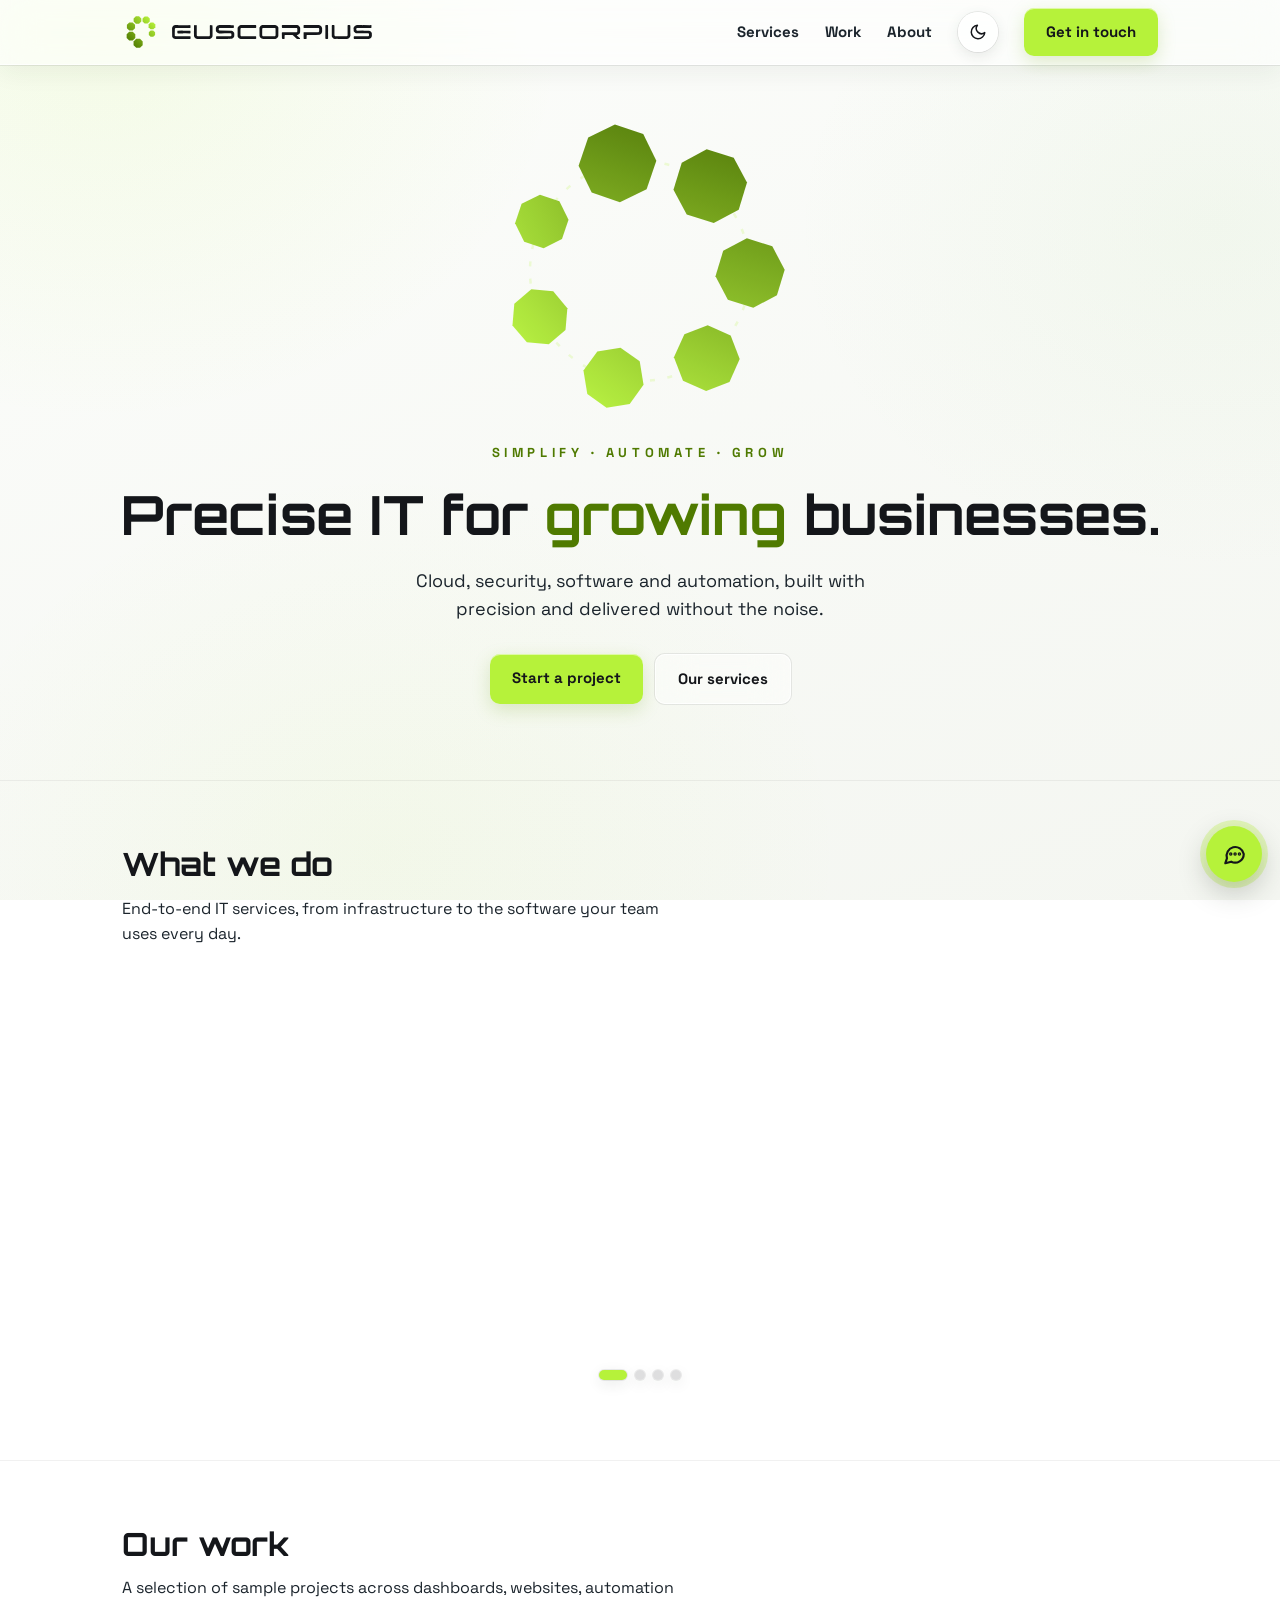
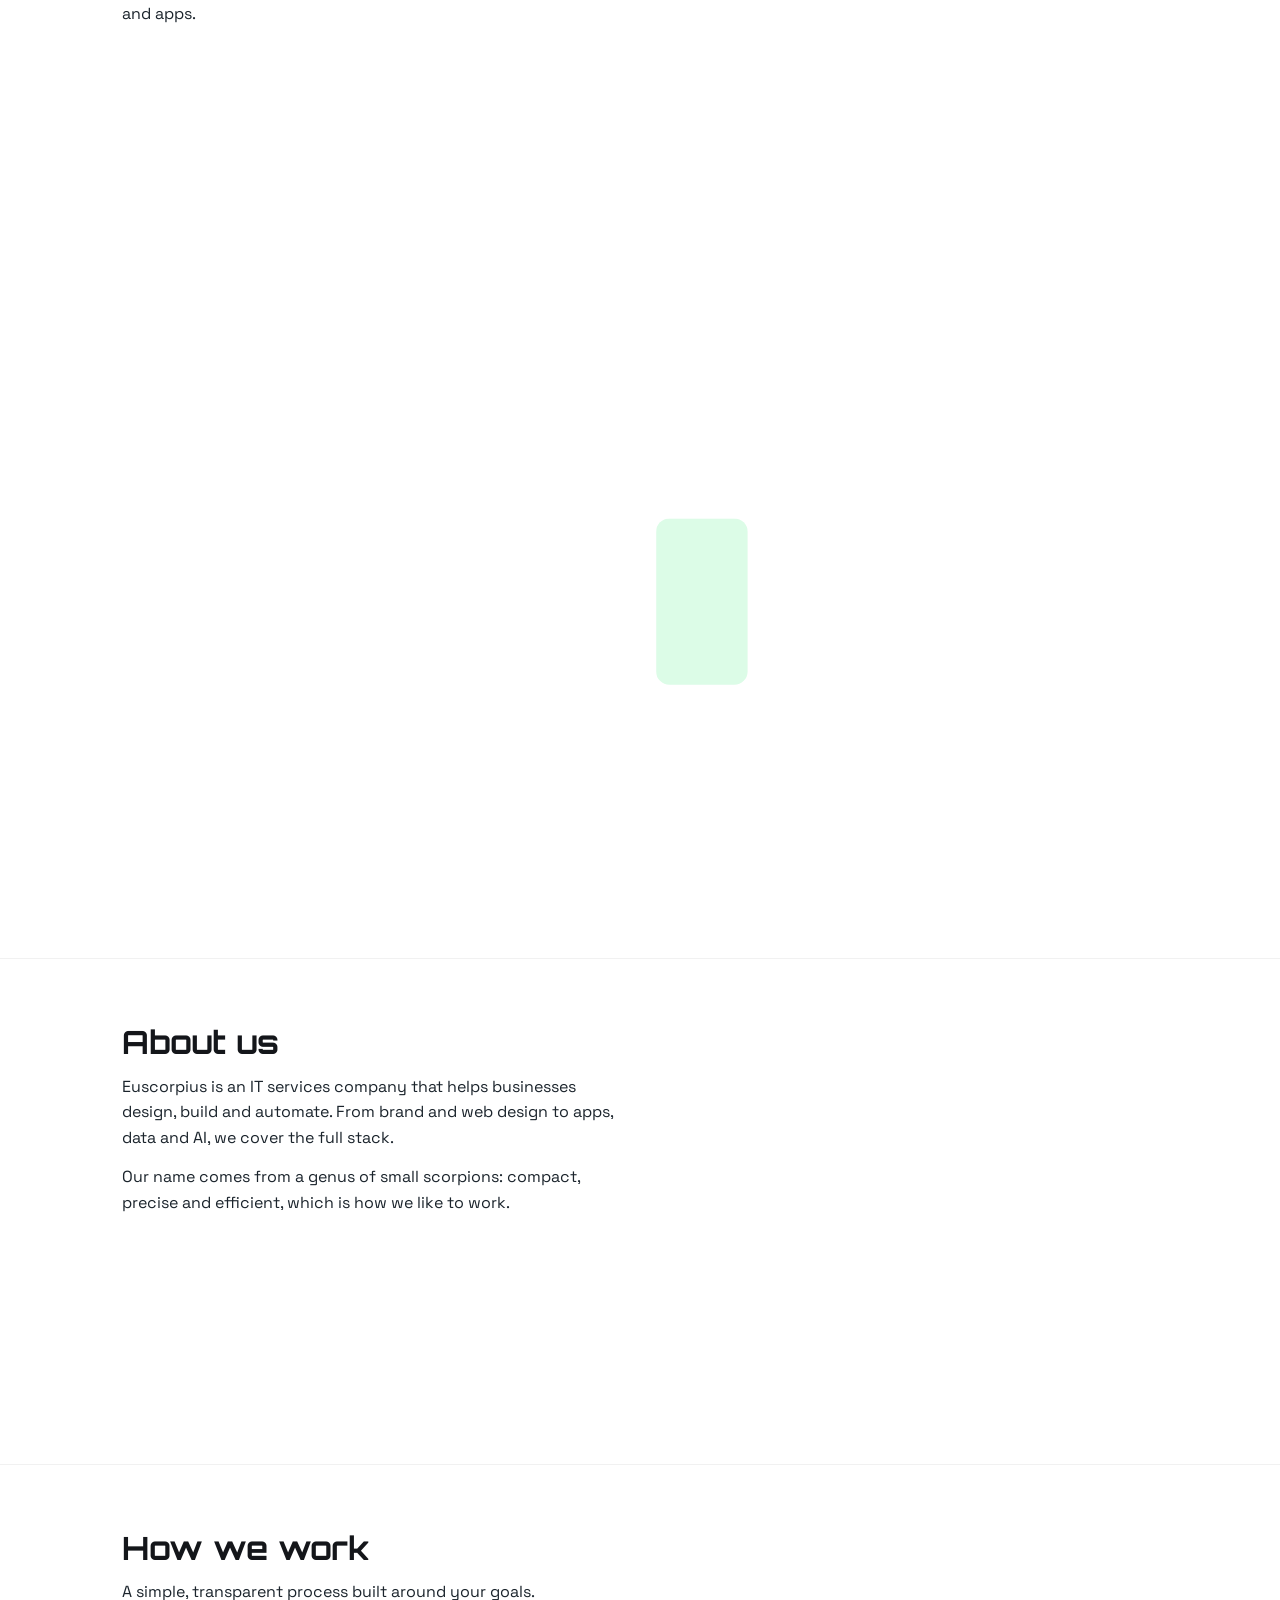
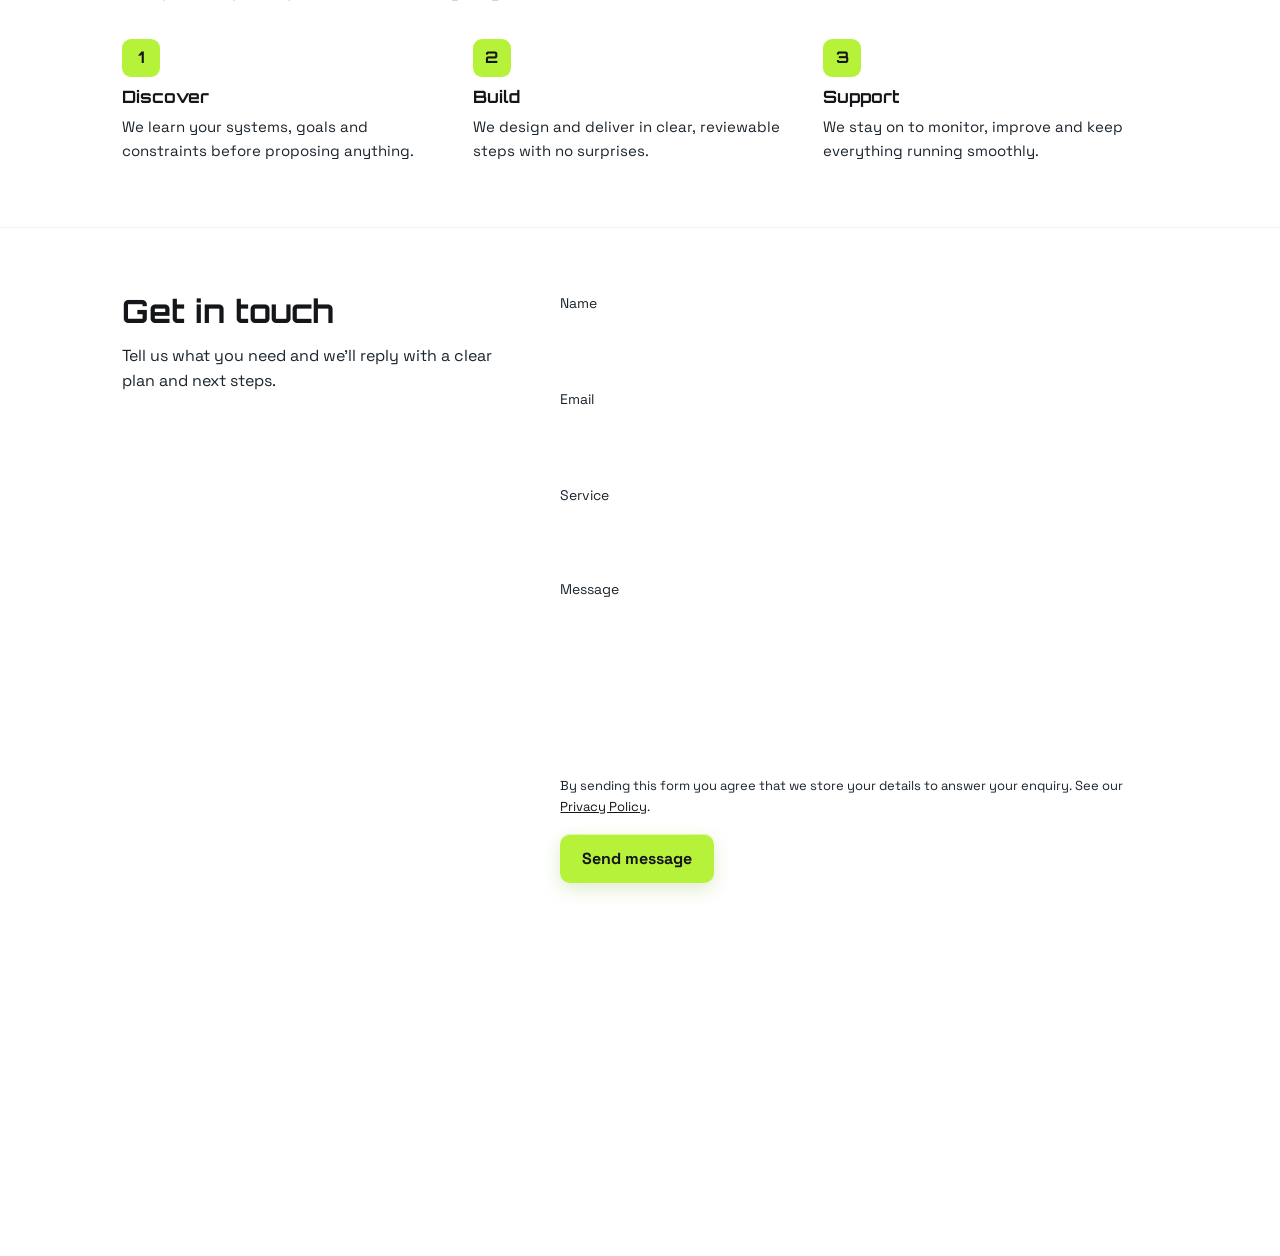
==== commit 17b6883a: "Publish generated site" ====
--- a/index.html
+++ b/index.html
@@ -4,6 +4,7 @@
 <meta charset="utf-8">
 <meta name="viewport" content="width=device-width, initial-scale=1, viewport-fit=cover">
 <meta name="color-scheme" content="dark light">
+<link rel="icon" type="image/svg+xml" href="favicon.svg">
 <script>(function(){var t;try{t=localStorage.getItem("eu-theme")}catch(e){}if(t!=="light"&&t!=="dark"){t=matchMedia("(prefers-color-scheme: light)").matches?"light":"dark"}document.documentElement.setAttribute("data-theme",t)})()</script>
 <title>Euscorpius – IT Services</title>
 <meta name="description" content="Euscorpius provides cloud, security, software and automation services.">
